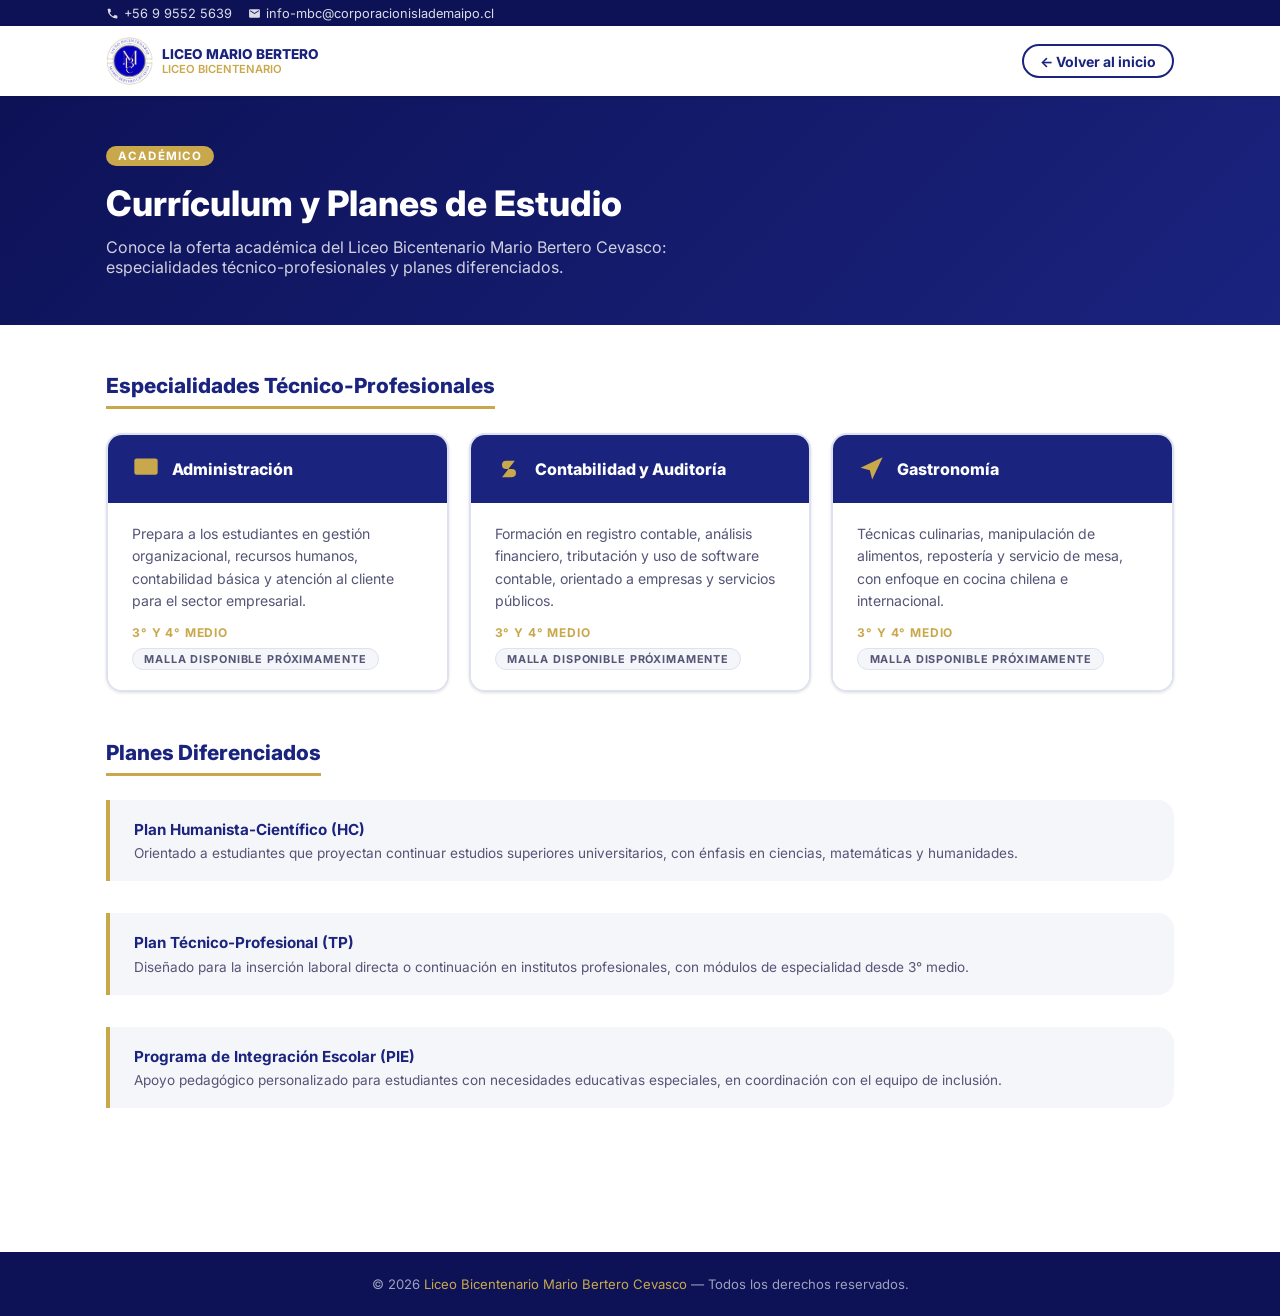
==== curriculo.html @ b45ef40e "Subpáginas, programas con links reales, horarios en contacto, admisión y top bar actualizados" ====
<!DOCTYPE html>
<html lang="es">
<head>
  <meta charset="UTF-8" />
  <meta name="viewport" content="width=device-width, initial-scale=1.0" />
  <title>Currículum y Planes — Liceo Bicentenario Mario Bertero Cevasco</title>
  <link rel="preconnect" href="https://fonts.googleapis.com" />
  <link href="https://fonts.googleapis.com/css2?family=Inter:wght@400;500;600;700;800&display=swap" rel="stylesheet" />
  <style>
    :root {
      --color-primary: #1a237e; --color-primary-dark: #0d1257;
      --color-gold: #c9a84c; --color-gold-light: #e0c068;
      --color-white: #ffffff; --color-off-white: #f5f6fa;
      --color-text: #1a1a2e; --color-text-muted: #555577; --color-border: #dde1f0;
      --font-base: 'Inter', system-ui, sans-serif;
      --shadow-sm: 0 1px 3px rgba(0,0,0,.12); --shadow-md: 0 4px 16px rgba(0,0,0,.12);
      --radius-md: 8px; --radius-lg: 16px; --radius-full: 9999px;
      --transition: 0.25s ease; --nav-height: 70px;
    }
    *, *::before, *::after { box-sizing: border-box; margin: 0; padding: 0; }
    body { font-family: var(--font-base); color: var(--color-text); background: var(--color-white); }
    a { color: inherit; text-decoration: none; }
    ul { list-style: none; }
    .container { width: 100%; max-width: 1100px; margin-inline: auto; padding-inline: 1rem; }
    .top-bar { background: var(--color-primary-dark); color: rgba(255,255,255,.85); font-size: .8rem; padding: .35rem 0; }
    .top-bar .container { display: flex; justify-content: space-between; align-items: center; gap: .5rem; flex-wrap: wrap; }
    .top-bar__contact { display: flex; gap: 1rem; flex-wrap: nowrap; align-items: center; }
    .top-bar__contact a { display: flex; align-items: center; gap: .3rem; white-space: nowrap; transition: color var(--transition); }
    .top-bar__contact a:hover { color: var(--color-gold-light); }
    .top-bar__contact svg { width: 13px; height: 13px; fill: currentColor; }
    .site-header { background: var(--color-white); box-shadow: var(--shadow-sm); height: var(--nav-height); position: sticky; top: 0; z-index: 100; }
    .site-header .container { display: flex; align-items: center; justify-content: space-between; height: 100%; gap: 1rem; }
    .site-logo { display: flex; align-items: center; gap: .5rem; flex-shrink: 0; }
    .site-logo img { width: 48px; height: 48px; }
    .site-logo__name { font-size: .85rem; font-weight: 800; color: var(--color-primary); text-transform: uppercase; }
    .site-logo__sub { font-size: .7rem; color: var(--color-gold); font-weight: 600; text-transform: uppercase; }
    .back-btn { display: inline-flex; align-items: center; gap: .4rem; font-size: .875rem; font-weight: 700; color: var(--color-primary); border: 2px solid var(--color-primary); padding: .4rem 1rem; border-radius: var(--radius-full); transition: background var(--transition), color var(--transition); }
    .back-btn:hover { background: var(--color-primary); color: white; }
    .page-hero { background: linear-gradient(135deg, var(--color-primary-dark), var(--color-primary)); color: white; padding: 3rem 0; }
    .page-hero__tag { display: inline-block; background: var(--color-gold); color: white; font-size: .72rem; font-weight: 700; text-transform: uppercase; letter-spacing: .1em; padding: .2rem .75rem; border-radius: var(--radius-full); margin-bottom: 1rem; }
    .page-hero h1 { font-size: clamp(1.6rem, 3vw, 2.2rem); font-weight: 800; line-height: 1.2; margin-bottom: .75rem; }
    .page-hero p { color: rgba(255,255,255,.8); font-size: 1rem; max-width: 600px; }
    .page-content { padding: 3rem 0; }
    .section-title { font-size: 1.3rem; font-weight: 800; color: var(--color-primary); padding-bottom: .5rem; border-bottom: 3px solid var(--color-gold); display: inline-block; margin-bottom: 1.5rem; }
    .especialidades-grid { display: grid; grid-template-columns: repeat(auto-fill, minmax(280px, 1fr)); gap: 1.25rem; margin-bottom: 3rem; }
    .esp-card { border-radius: var(--radius-lg); overflow: hidden; box-shadow: var(--shadow-sm); border: 2px solid var(--color-border); transition: border-color var(--transition), box-shadow var(--transition), transform var(--transition); }
    .esp-card:hover { border-color: var(--color-gold); box-shadow: var(--shadow-md); transform: translateY(-3px); }
    .esp-card__header { background: var(--color-primary); padding: 1.25rem 1.5rem; display: flex; align-items: center; gap: .75rem; }
    .esp-card__header svg { width: 28px; height: 28px; fill: var(--color-gold); flex-shrink: 0; }
    .esp-card__title { font-size: 1rem; font-weight: 800; color: white; }
    .esp-card__body { padding: 1.25rem 1.5rem; background: var(--color-white); }
    .esp-card__desc { font-size: .88rem; color: var(--color-text-muted); line-height: 1.6; margin-bottom: .75rem; }
    .esp-card__nivel { font-size: .75rem; font-weight: 700; text-transform: uppercase; letter-spacing: .07em; color: var(--color-gold); }
    .badge-proximamente { display: inline-block; font-size: .68rem; font-weight: 700; text-transform: uppercase; letter-spacing: .08em; background: var(--color-off-white); border: 1px solid var(--color-border); color: var(--color-text-muted); padding: .2rem .7rem; border-radius: var(--radius-full); margin-top: .5rem; }
    .plan-diferenciado { background: var(--color-off-white); border-left: 4px solid var(--color-gold); border-radius: 0 var(--radius-lg) var(--radius-lg) 0; padding: 1.25rem 1.5rem; margin-bottom: 1rem; }
    .plan-diferenciado h3 { font-size: .95rem; font-weight: 700; color: var(--color-primary); margin-bottom: .4rem; }
    .plan-diferenciado p { font-size: .85rem; color: var(--color-text-muted); }
    .site-footer { background: var(--color-primary-dark); color: rgba(255,255,255,.6); padding: 1.5rem 0; margin-top: 3rem; font-size: .82rem; text-align: center; }
    .site-footer a { color: var(--color-gold); }
  </style>
</head>
<body>

<div class="top-bar">
  <div class="container">
    <div class="top-bar__contact">
      <a href="tel:+56995525639">
        <svg viewBox="0 0 24 24"><path d="M6.62 10.79a15.05 15.05 0 006.59 6.59l2.2-2.2a1 1 0 011.01-.24 11.36 11.36 0 003.56.57 1 1 0 011 1V20a1 1 0 01-1 1A17 17 0 013 4a1 1 0 011-1h3.5a1 1 0 011 1 11.36 11.36 0 00.57 3.56 1 1 0 01-.25 1.01z"/></svg>
        +56 9 9552 5639
      </a>
      <a href="mailto:info-mbc@corporacionislademaipo.cl">
        <svg viewBox="0 0 24 24"><path d="M20 4H4a2 2 0 00-2 2v12a2 2 0 002 2h16a2 2 0 002-2V6a2 2 0 00-2-2zm0 4l-8 5-8-5V6l8 5 8-5z"/></svg>
        info-mbc@corporacionislademaipo.cl
      </a>
    </div>
  </div>
</div>

<header class="site-header">
  <div class="container">
    <a href="index.html" class="site-logo">
      <img src="logo.png" alt="Logo Liceo Mario Bertero" width="48" height="48" />
      <div>
        <div class="site-logo__name">Liceo Mario Bertero</div>
        <div class="site-logo__sub">Liceo Bicentenario</div>
      </div>
    </a>
    <a href="index.html" class="back-btn">← Volver al inicio</a>
  </div>
</header>

<div class="page-hero">
  <div class="container">
    <span class="page-hero__tag">Académico</span>
    <h1>Currículum y Planes de Estudio</h1>
    <p>Conoce la oferta académica del Liceo Bicentenario Mario Bertero Cevasco: especialidades técnico-profesionales y planes diferenciados.</p>
  </div>
</div>

<main class="page-content">
  <div class="container">

    <h2 class="section-title">Especialidades Técnico-Profesionales</h2>
    <div class="especialidades-grid">

      <div class="esp-card">
        <div class="esp-card__header">
          <svg viewBox="0 0 24 24"><rect x="2" y="3" width="20" height="14" rx="2"/><path d="M8 21h8M12 17v4"/></svg>
          <p class="esp-card__title">Administración</p>
        </div>
        <div class="esp-card__body">
          <p class="esp-card__desc">Prepara a los estudiantes en gestión organizacional, recursos humanos, contabilidad básica y atención al cliente para el sector empresarial.</p>
          <p class="esp-card__nivel">3° y 4° Medio</p>
          <span class="badge-proximamente">Malla disponible próximamente</span>
        </div>
      </div>

      <div class="esp-card">
        <div class="esp-card__header">
          <svg viewBox="0 0 24 24"><line x1="12" y1="1" x2="12" y2="23"/><path d="M17 5H9.5a3.5 3.5 0 000 7h5a3.5 3.5 0 010 7H6"/></svg>
          <p class="esp-card__title">Contabilidad y Auditoría</p>
        </div>
        <div class="esp-card__body">
          <p class="esp-card__desc">Formación en registro contable, análisis financiero, tributación y uso de software contable, orientado a empresas y servicios públicos.</p>
          <p class="esp-card__nivel">3° y 4° Medio</p>
          <span class="badge-proximamente">Malla disponible próximamente</span>
        </div>
      </div>

      <div class="esp-card">
        <div class="esp-card__header">
          <svg viewBox="0 0 24 24"><path d="M3 11l19-9-9 19-2-8-8-2z"/></svg>
          <p class="esp-card__title">Gastronomía</p>
        </div>
        <div class="esp-card__body">
          <p class="esp-card__desc">Técnicas culinarias, manipulación de alimentos, repostería y servicio de mesa, con enfoque en cocina chilena e internacional.</p>
          <p class="esp-card__nivel">3° y 4° Medio</p>
          <span class="badge-proximamente">Malla disponible próximamente</span>
        </div>
      </div>

    </div>

    <h2 class="section-title">Planes Diferenciados</h2>
    <div style="display: flex; flex-direction: column; gap: 1rem; margin-bottom: 2rem;">
      <div class="plan-diferenciado">
        <h3>Plan Humanista-Científico (HC)</h3>
        <p>Orientado a estudiantes que proyectan continuar estudios superiores universitarios, con énfasis en ciencias, matemáticas y humanidades.</p>
      </div>
      <div class="plan-diferenciado">
        <h3>Plan Técnico-Profesional (TP)</h3>
        <p>Diseñado para la inserción laboral directa o continuación en institutos profesionales, con módulos de especialidad desde 3° medio.</p>
      </div>
      <div class="plan-diferenciado">
        <h3>Programa de Integración Escolar (PIE)</h3>
        <p>Apoyo pedagógico personalizado para estudiantes con necesidades educativas especiales, en coordinación con el equipo de inclusión.</p>
      </div>
    </div>

  </div>
</main>

<footer class="site-footer">
  <p>© 2026 <a href="index.html">Liceo Bicentenario Mario Bertero Cevasco</a> — Todos los derechos reservados.</p>
</footer>
</body>
</html>
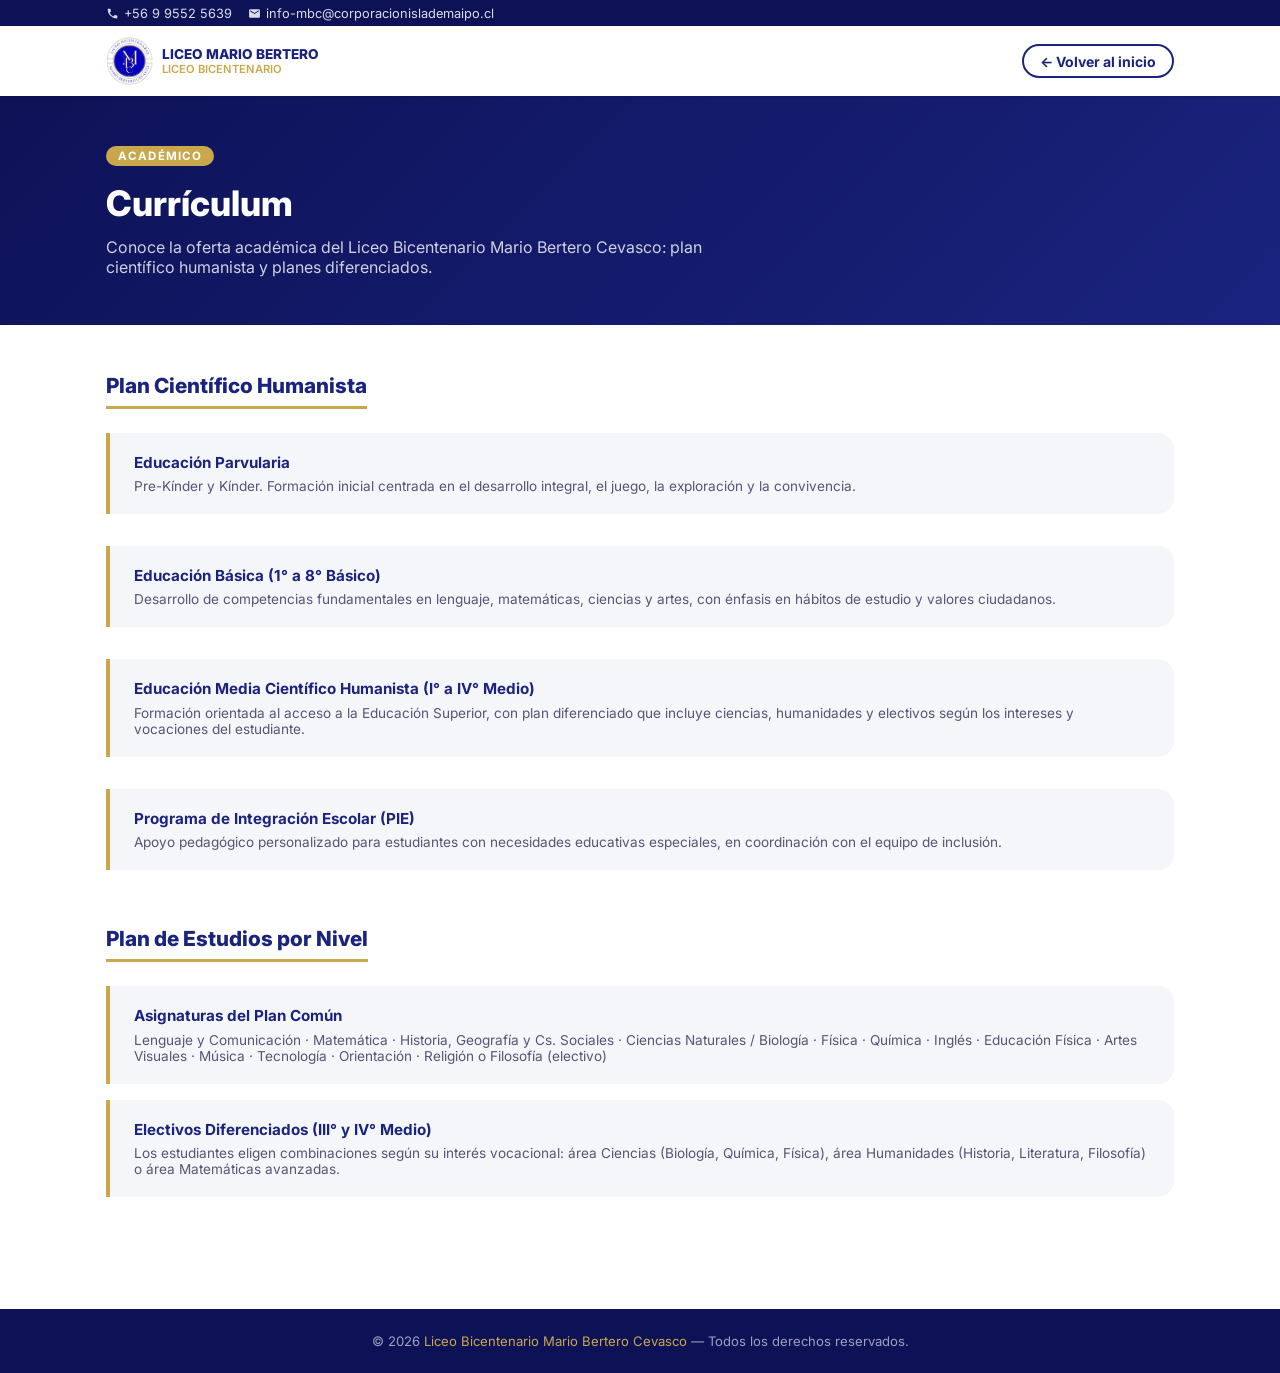
==== commit 5b24c7a7: "Actualizar contenido institucional real - Agregar página Nuestra Identidad (historia, misión/visión," ====
--- a/curriculo.html
+++ b/curriculo.html
@@ -92,69 +92,42 @@
 <div class="page-hero">
   <div class="container">
     <span class="page-hero__tag">Académico</span>
-    <h1>Currículum y Planes de Estudio</h1>
-    <p>Conoce la oferta académica del Liceo Bicentenario Mario Bertero Cevasco: especialidades técnico-profesionales y planes diferenciados.</p>
+    <h1>Currículum</h1>
+    <p>Conoce la oferta académica del Liceo Bicentenario Mario Bertero Cevasco: plan científico humanista y planes diferenciados.</p>
   </div>
 </div>
 
 <main class="page-content">
   <div class="container">
 
-    <h2 class="section-title">Especialidades Técnico-Profesionales</h2>
-    <div class="especialidades-grid">
-
-      <div class="esp-card">
-        <div class="esp-card__header">
-          <svg viewBox="0 0 24 24"><rect x="2" y="3" width="20" height="14" rx="2"/><path d="M8 21h8M12 17v4"/></svg>
-          <p class="esp-card__title">Administración</p>
-        </div>
-        <div class="esp-card__body">
-          <p class="esp-card__desc">Prepara a los estudiantes en gestión organizacional, recursos humanos, contabilidad básica y atención al cliente para el sector empresarial.</p>
-          <p class="esp-card__nivel">3° y 4° Medio</p>
-          <span class="badge-proximamente">Malla disponible próximamente</span>
-        </div>
-      </div>
-
-      <div class="esp-card">
-        <div class="esp-card__header">
-          <svg viewBox="0 0 24 24"><line x1="12" y1="1" x2="12" y2="23"/><path d="M17 5H9.5a3.5 3.5 0 000 7h5a3.5 3.5 0 010 7H6"/></svg>
-          <p class="esp-card__title">Contabilidad y Auditoría</p>
-        </div>
-        <div class="esp-card__body">
-          <p class="esp-card__desc">Formación en registro contable, análisis financiero, tributación y uso de software contable, orientado a empresas y servicios públicos.</p>
-          <p class="esp-card__nivel">3° y 4° Medio</p>
-          <span class="badge-proximamente">Malla disponible próximamente</span>
-        </div>
-      </div>
-
-      <div class="esp-card">
-        <div class="esp-card__header">
-          <svg viewBox="0 0 24 24"><path d="M3 11l19-9-9 19-2-8-8-2z"/></svg>
-          <p class="esp-card__title">Gastronomía</p>
-        </div>
-        <div class="esp-card__body">
-          <p class="esp-card__desc">Técnicas culinarias, manipulación de alimentos, repostería y servicio de mesa, con enfoque en cocina chilena e internacional.</p>
-          <p class="esp-card__nivel">3° y 4° Medio</p>
-          <span class="badge-proximamente">Malla disponible próximamente</span>
-        </div>
-      </div>
-
-    </div>
-
-    <h2 class="section-title">Planes Diferenciados</h2>
-    <div style="display: flex; flex-direction: column; gap: 1rem; margin-bottom: 2rem;">
+    <h2 class="section-title">Plan Científico Humanista</h2>
+    <div style="display: flex; flex-direction: column; gap: 1rem; margin-bottom: 2.5rem;">
       <div class="plan-diferenciado">
-        <h3>Plan Humanista-Científico (HC)</h3>
-        <p>Orientado a estudiantes que proyectan continuar estudios superiores universitarios, con énfasis en ciencias, matemáticas y humanidades.</p>
+        <h3>Educación Parvularia</h3>
+        <p>Pre-Kínder y Kínder. Formación inicial centrada en el desarrollo integral, el juego, la exploración y la convivencia.</p>
       </div>
       <div class="plan-diferenciado">
-        <h3>Plan Técnico-Profesional (TP)</h3>
-        <p>Diseñado para la inserción laboral directa o continuación en institutos profesionales, con módulos de especialidad desde 3° medio.</p>
+        <h3>Educación Básica (1° a 8° Básico)</h3>
+        <p>Desarrollo de competencias fundamentales en lenguaje, matemáticas, ciencias y artes, con énfasis en hábitos de estudio y valores ciudadanos.</p>
+      </div>
+      <div class="plan-diferenciado">
+        <h3>Educación Media Científico Humanista (I° a IV° Medio)</h3>
+        <p>Formación orientada al acceso a la Educación Superior, con plan diferenciado que incluye ciencias, humanidades y electivos según los intereses y vocaciones del estudiante.</p>
       </div>
       <div class="plan-diferenciado">
         <h3>Programa de Integración Escolar (PIE)</h3>
         <p>Apoyo pedagógico personalizado para estudiantes con necesidades educativas especiales, en coordinación con el equipo de inclusión.</p>
       </div>
+    </div>
+
+    <h2 class="section-title">Plan de Estudios por Nivel</h2>
+    <div class="plan-diferenciado" style="margin-bottom: 1rem;">
+      <h3>Asignaturas del Plan Común</h3>
+      <p>Lenguaje y Comunicación · Matemática · Historia, Geografía y Cs. Sociales · Ciencias Naturales / Biología · Física · Química · Inglés · Educación Física · Artes Visuales · Música · Tecnología · Orientación · Religión o Filosofía (electivo)</p>
+    </div>
+    <div class="plan-diferenciado">
+      <h3>Electivos Diferenciados (III° y IV° Medio)</h3>
+      <p>Los estudiantes eligen combinaciones según su interés vocacional: área Ciencias (Biología, Química, Física), área Humanidades (Historia, Literatura, Filosofía) o área Matemáticas avanzadas.</p>
     </div>
 
   </div>
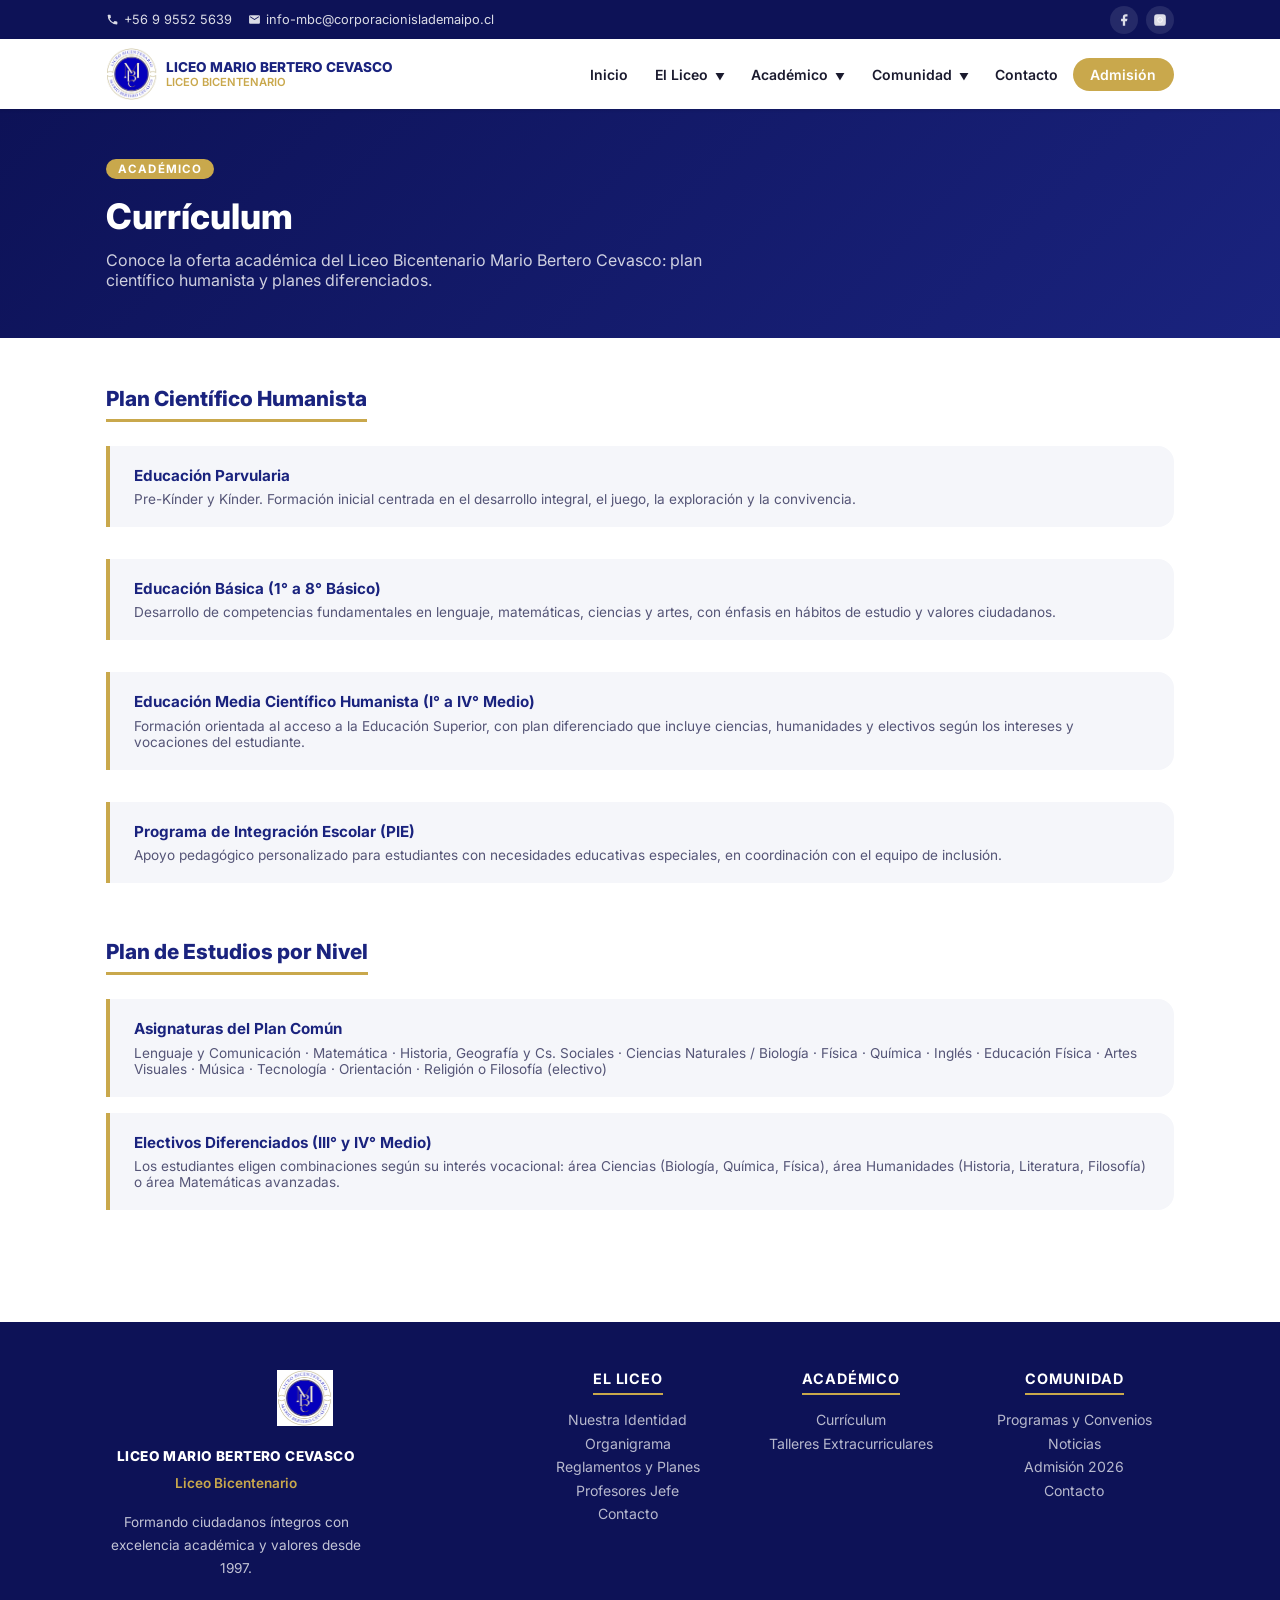
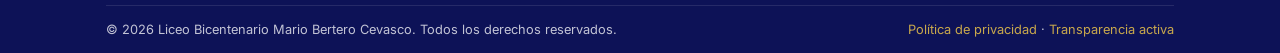
==== commit 63710edc: "Agregar nav completa y footer a todas las subpáginas - Organigrama: árbol jerárquico con cargos (sin" ====
--- a/curriculo.html
+++ b/curriculo.html
@@ -57,6 +57,55 @@
     .plan-diferenciado p { font-size: .85rem; color: var(--color-text-muted); }
     .site-footer { background: var(--color-primary-dark); color: rgba(255,255,255,.6); padding: 1.5rem 0; margin-top: 3rem; font-size: .82rem; text-align: center; }
     .site-footer a { color: var(--color-gold); }
+    /* NAV SHARED */
+    .main-nav { display: flex; align-items: center; }
+    .main-nav__list { display: flex; gap: .15rem; }
+    .main-nav__list a { display: block; padding: .5rem .75rem; font-size: .875rem; font-weight: 600; color: var(--color-text); border-radius: 4px; transition: color var(--transition), background var(--transition); white-space: nowrap; }
+    .main-nav__list a:hover { color: var(--color-primary); background: rgba(26,35,126,.07); }
+    .main-nav__list a.nav-cta { background: var(--color-gold); color: var(--color-white); border-radius: var(--radius-full); padding: .5rem 1.1rem; }
+    .main-nav__list a.nav-cta:hover { background: var(--color-gold-light); color: var(--color-primary-dark); }
+    .hamburger { display: none; flex-direction: column; gap: 5px; padding: .5rem; border-radius: 4px; cursor: pointer; border: none; background: none; }
+    .hamburger span { display: block; width: 24px; height: 2px; background: var(--color-primary); border-radius: 2px; transition: transform var(--transition), opacity var(--transition); }
+    .hamburger[aria-expanded="true"] span:nth-child(1) { transform: translateY(7px) rotate(45deg); }
+    .hamburger[aria-expanded="true"] span:nth-child(2) { opacity: 0; }
+    .hamburger[aria-expanded="true"] span:nth-child(3) { transform: translateY(-7px) rotate(-45deg); }
+    @media (max-width: 900px) {
+      .hamburger { display: flex; }
+      .main-nav { position: fixed; inset: var(--nav-height) 0 0 0; background: var(--color-white); flex-direction: column; align-items: flex-start; padding: 1.5rem; transform: translateX(100%); transition: transform var(--transition); overflow-y: auto; box-shadow: 0 8px 32px rgba(0,0,0,.16); }
+      .main-nav.is-open { transform: translateX(0); }
+      .main-nav__list { flex-direction: column; gap: .25rem; width: 100%; }
+      .main-nav__list a { font-size: 1rem; padding: .75rem 1rem; }
+    }
+    .main-nav__item { position: relative; }
+    .main-nav__item:hover .dropdown, .main-nav__item:focus-within .dropdown { opacity: 1; pointer-events: auto; transform: translateY(0); }
+    .dropdown { position: absolute; top: calc(100% + 6px); left: 0; background: var(--color-white); border-radius: 8px; box-shadow: 0 8px 32px rgba(0,0,0,.16); border-top: 3px solid var(--color-gold); min-width: 220px; opacity: 0; pointer-events: none; transform: translateY(-8px); transition: opacity var(--transition), transform var(--transition); z-index: 200; }
+    .dropdown a { display: block; padding: .6rem 1rem; font-size: .85rem; font-weight: 500; color: var(--color-text); border-bottom: 1px solid var(--color-border); transition: background var(--transition), color var(--transition); }
+    .dropdown a:last-child { border-bottom: none; }
+    .dropdown a:hover { background: var(--color-off-white); color: var(--color-primary); }
+    .nav-arrow { font-size: .6rem; margin-left: .2rem; }
+    @media (max-width: 900px) {
+      .dropdown { position: static; box-shadow: none; border: none; border-left: 3px solid var(--color-gold); border-radius: 0; opacity: 1; pointer-events: auto; transform: none; margin-left: 1rem; display: none; }
+      .main-nav__item.is-open .dropdown { display: block; }
+    }
+    /* FOOTER SHARED */
+    .site-footer { background: var(--color-primary-dark); color: rgba(255,255,255,.75); padding: 3rem 0 0; }
+    .footer-grid { display: grid; grid-template-columns: 2fr 1fr 1fr 1fr; gap: 1.5rem; margin-bottom: 1.5rem; }
+    @media (max-width: 860px) { .footer-grid { grid-template-columns: 1fr 1fr; } }
+    @media (max-width: 500px) { .footer-grid { grid-template-columns: 1fr; } }
+    .footer-brand__name { font-size: 1rem; font-weight: 800; color: var(--color-white); text-transform: uppercase; letter-spacing: .03em; margin-bottom: .25rem; margin-top: 1rem; }
+    .footer-brand__tagline { font-size: .82rem; color: var(--color-gold); font-weight: 600; margin-bottom: 1rem; }
+    .footer-brand p { font-size: .85rem; line-height: 1.7; max-width: 260px; }
+    .footer-col h3 { font-size: .9rem; font-weight: 700; color: var(--color-white); text-transform: uppercase; letter-spacing: .06em; margin-bottom: 1rem; padding-bottom: .4rem; border-bottom: 2px solid var(--color-gold); display: inline-block; }
+    .footer-col ul { display: flex; flex-direction: column; gap: .4rem; list-style: none; }
+    .footer-col ul a { font-size: .88rem; color: rgba(255,255,255,.7); transition: color var(--transition); }
+    .footer-col ul a:hover { color: var(--color-gold-light); }
+    .footer-bottom { border-top: 1px solid rgba(255,255,255,.1); padding: 1rem 0; display: flex; justify-content: space-between; align-items: center; flex-wrap: wrap; gap: .5rem; font-size: .8rem; }
+    .footer-bottom a { color: var(--color-gold); }
+    .footer-bottom a:hover { text-decoration: underline; }
+    .top-bar__social { display: flex; gap: .5rem; align-items: center; }
+    .top-bar__social a { display: inline-flex; align-items: center; justify-content: center; width: 28px; height: 28px; border-radius: var(--radius-full); background: rgba(255,255,255,.1); transition: background var(--transition); }
+    .top-bar__social a:hover { background: var(--color-gold); }
+    .site-logo__emblem { width: 52px; height: 52px; flex-shrink: 0; }
   </style>
 </head>
 <body>
@@ -65,27 +114,67 @@
   <div class="container">
     <div class="top-bar__contact">
       <a href="tel:+56995525639">
-        <svg viewBox="0 0 24 24"><path d="M6.62 10.79a15.05 15.05 0 006.59 6.59l2.2-2.2a1 1 0 011.01-.24 11.36 11.36 0 003.56.57 1 1 0 011 1V20a1 1 0 01-1 1A17 17 0 013 4a1 1 0 011-1h3.5a1 1 0 011 1 11.36 11.36 0 00.57 3.56 1 1 0 01-.25 1.01z"/></svg>
+        <svg viewBox="0 0 24 24" width="13" height="13" fill="currentColor"><path d="M6.62 10.79a15.05 15.05 0 006.59 6.59l2.2-2.2a1 1 0 011.01-.24 11.36 11.36 0 003.56.57 1 1 0 011 1V20a1 1 0 01-1 1A17 17 0 013 4a1 1 0 011-1h3.5a1 1 0 011 1 11.36 11.36 0 00.57 3.56 1 1 0 01-.25 1.01z"/></svg>
         +56 9 9552 5639
       </a>
       <a href="mailto:info-mbc@corporacionislademaipo.cl">
-        <svg viewBox="0 0 24 24"><path d="M20 4H4a2 2 0 00-2 2v12a2 2 0 002 2h16a2 2 0 002-2V6a2 2 0 00-2-2zm0 4l-8 5-8-5V6l8 5 8-5z"/></svg>
+        <svg viewBox="0 0 24 24" width="13" height="13" fill="currentColor"><path d="M20 4H4a2 2 0 00-2 2v12a2 2 0 002 2h16a2 2 0 002-2V6a2 2 0 00-2-2zm0 4l-8 5-8-5V6l8 5 8-5z"/></svg>
         info-mbc@corporacionislademaipo.cl
       </a>
     </div>
+    <div class="top-bar__social">
+      <a href="https://www.facebook.com/liceomariobertero" target="_blank" rel="noopener" aria-label="Facebook">
+        <svg viewBox="0 0 24 24" width="14" height="14" fill="currentColor"><path d="M18 2h-3a5 5 0 00-5 5v3H7v4h3v8h4v-8h3l1-4h-4V7a1 1 0 011-1h3z"/></svg>
+      </a>
+      <a href="https://www.instagram.com/lbmbc_oficial/?hl=es" target="_blank" rel="noopener" aria-label="Instagram">
+        <svg viewBox="0 0 24 24" width="14" height="14" fill="currentColor"><rect x="2" y="2" width="20" height="20" rx="5" ry="5"/><path d="M16 11.37A4 4 0 1112.63 8 4 4 0 0116 11.37zm1.5-4.87h.01" stroke="white" stroke-width="1.5" fill="none"/></svg>
+      </a>
+    </div>
   </div>
 </div>
 
 <header class="site-header">
   <div class="container">
-    <a href="index.html" class="site-logo">
-      <img src="logo.png" alt="Logo Liceo Mario Bertero" width="48" height="48" />
-      <div>
-        <div class="site-logo__name">Liceo Mario Bertero</div>
+    <a href="index.html" class="site-logo" aria-label="Inicio — Liceo Bicentenario Mario Bertero Cevasco">
+      <img class="site-logo__emblem" src="logo.png" alt="" width="52" height="52" style="width:52px;height:52px;" />
+      <div class="site-logo__text">
+        <div class="site-logo__name">Liceo Mario Bertero Cevasco</div>
         <div class="site-logo__sub">Liceo Bicentenario</div>
       </div>
     </a>
-    <a href="index.html" class="back-btn">← Volver al inicio</a>
+    <button class="hamburger" aria-expanded="false" aria-controls="main-nav" aria-label="Abrir menú">
+      <span></span><span></span><span></span>
+    </button>
+    <nav class="main-nav" id="main-nav" aria-label="Navegación principal">
+      <ul class="main-nav__list" role="list">
+        <li class="main-nav__item"><a href="index.html">Inicio</a></li>
+        <li class="main-nav__item">
+          <a href="#">El Liceo <span class="nav-arrow">▼</span></a>
+          <div class="dropdown" role="menu">
+            <a href="identidad.html" role="menuitem">Nuestra Identidad</a>
+            <a href="organigrama.html" role="menuitem">Organigrama</a>
+            <a href="reglamentos.html" role="menuitem">Reglamentos y Planes</a>
+            <a href="profesores-jefe.html" role="menuitem">Profesores Jefe</a>
+          </div>
+        </li>
+        <li class="main-nav__item">
+          <a href="#">Académico <span class="nav-arrow">▼</span></a>
+          <div class="dropdown" role="menu">
+            <a href="curriculo.html" role="menuitem">Currículum</a>
+            <a href="talleres.html" role="menuitem">Talleres Extracurriculares</a>
+          </div>
+        </li>
+        <li class="main-nav__item">
+          <a href="#">Comunidad <span class="nav-arrow">▼</span></a>
+          <div class="dropdown" role="menu">
+            <a href="index.html#programas" role="menuitem">Programas y Convenios</a>
+            <a href="index.html#noticias" role="menuitem">Noticias</a>
+          </div>
+        </li>
+        <li class="main-nav__item"><a href="index.html#contacto">Contacto</a></li>
+        <li class="main-nav__item"><a href="https://www.sistemadeadmisionescolar.cl/" target="_blank" rel="noopener" class="nav-cta">Admisión</a></li>
+      </ul>
+    </nav>
   </div>
 </header>
 
@@ -134,7 +223,79 @@
 </main>
 
 <footer class="site-footer">
-  <p>© 2026 <a href="index.html">Liceo Bicentenario Mario Bertero Cevasco</a> — Todos los derechos reservados.</p>
+  <div class="container">
+    <div class="footer-grid">
+      <div class="footer-brand">
+        <img src="logo.png" alt="" width="56" height="56" />
+        <p class="footer-brand__name">Liceo Mario Bertero Cevasco</p>
+        <p class="footer-brand__tagline">Liceo Bicentenario</p>
+        <p>Formando ciudadanos íntegros con excelencia académica y valores desde 1997.</p>
+      </div>
+      <nav class="footer-col" aria-label="El Liceo">
+        <h3>El Liceo</h3>
+        <ul role="list">
+          <li><a href="identidad.html">Nuestra Identidad</a></li>
+          <li><a href="organigrama.html">Organigrama</a></li>
+          <li><a href="reglamentos.html">Reglamentos y Planes</a></li>
+          <li><a href="profesores-jefe.html">Profesores Jefe</a></li>
+          <li><a href="index.html#contacto">Contacto</a></li>
+        </ul>
+      </nav>
+      <nav class="footer-col" aria-label="Académico">
+        <h3>Académico</h3>
+        <ul role="list">
+          <li><a href="curriculo.html">Currículum</a></li>
+          <li><a href="talleres.html">Talleres Extracurriculares</a></li>
+        </ul>
+      </nav>
+      <nav class="footer-col" aria-label="Comunidad">
+        <h3>Comunidad</h3>
+        <ul role="list">
+          <li><a href="index.html#programas">Programas y Convenios</a></li>
+          <li><a href="index.html#noticias">Noticias</a></li>
+          <li><a href="https://www.sistemadeadmisionescolar.cl/" target="_blank" rel="noopener">Admisión 2026</a></li>
+          <li><a href="index.html#contacto">Contacto</a></li>
+        </ul>
+      </nav>
+    </div>
+    <div class="footer-bottom">
+      <p>© 2026 Liceo Bicentenario Mario Bertero Cevasco. Todos los derechos reservados.</p>
+      <p><a href="#">Política de privacidad</a> · <a href="#">Transparencia activa</a></p>
+    </div>
+  </div>
 </footer>
+<script>
+  document.querySelectorAll('.main-nav__item > a .nav-arrow').forEach(arrow => {
+    const link = arrow.closest('a');
+    link.addEventListener('click', (e) => {
+      if (window.innerWidth <= 900) {
+        e.preventDefault();
+        link.closest('.main-nav__item').classList.toggle('is-open');
+      }
+    });
+  });
+  const hamburger = document.querySelector('.hamburger');
+  const mainNav = document.getElementById('main-nav');
+  hamburger.addEventListener('click', () => {
+    const expanded = hamburger.getAttribute('aria-expanded') === 'true';
+    hamburger.setAttribute('aria-expanded', String(!expanded));
+    mainNav.classList.toggle('is-open', !expanded);
+  });
+  document.addEventListener('keydown', (e) => {
+    if (e.key === 'Escape' && mainNav.classList.contains('is-open')) {
+      mainNav.classList.remove('is-open');
+      hamburger.setAttribute('aria-expanded', 'false');
+      hamburger.focus();
+    }
+  });
+  mainNav.querySelectorAll('a').forEach(link => {
+    link.addEventListener('click', () => {
+      if (window.innerWidth <= 900) {
+        mainNav.classList.remove('is-open');
+        hamburger.setAttribute('aria-expanded', 'false');
+      }
+    });
+  });
+</script>
 </body>
 </html>
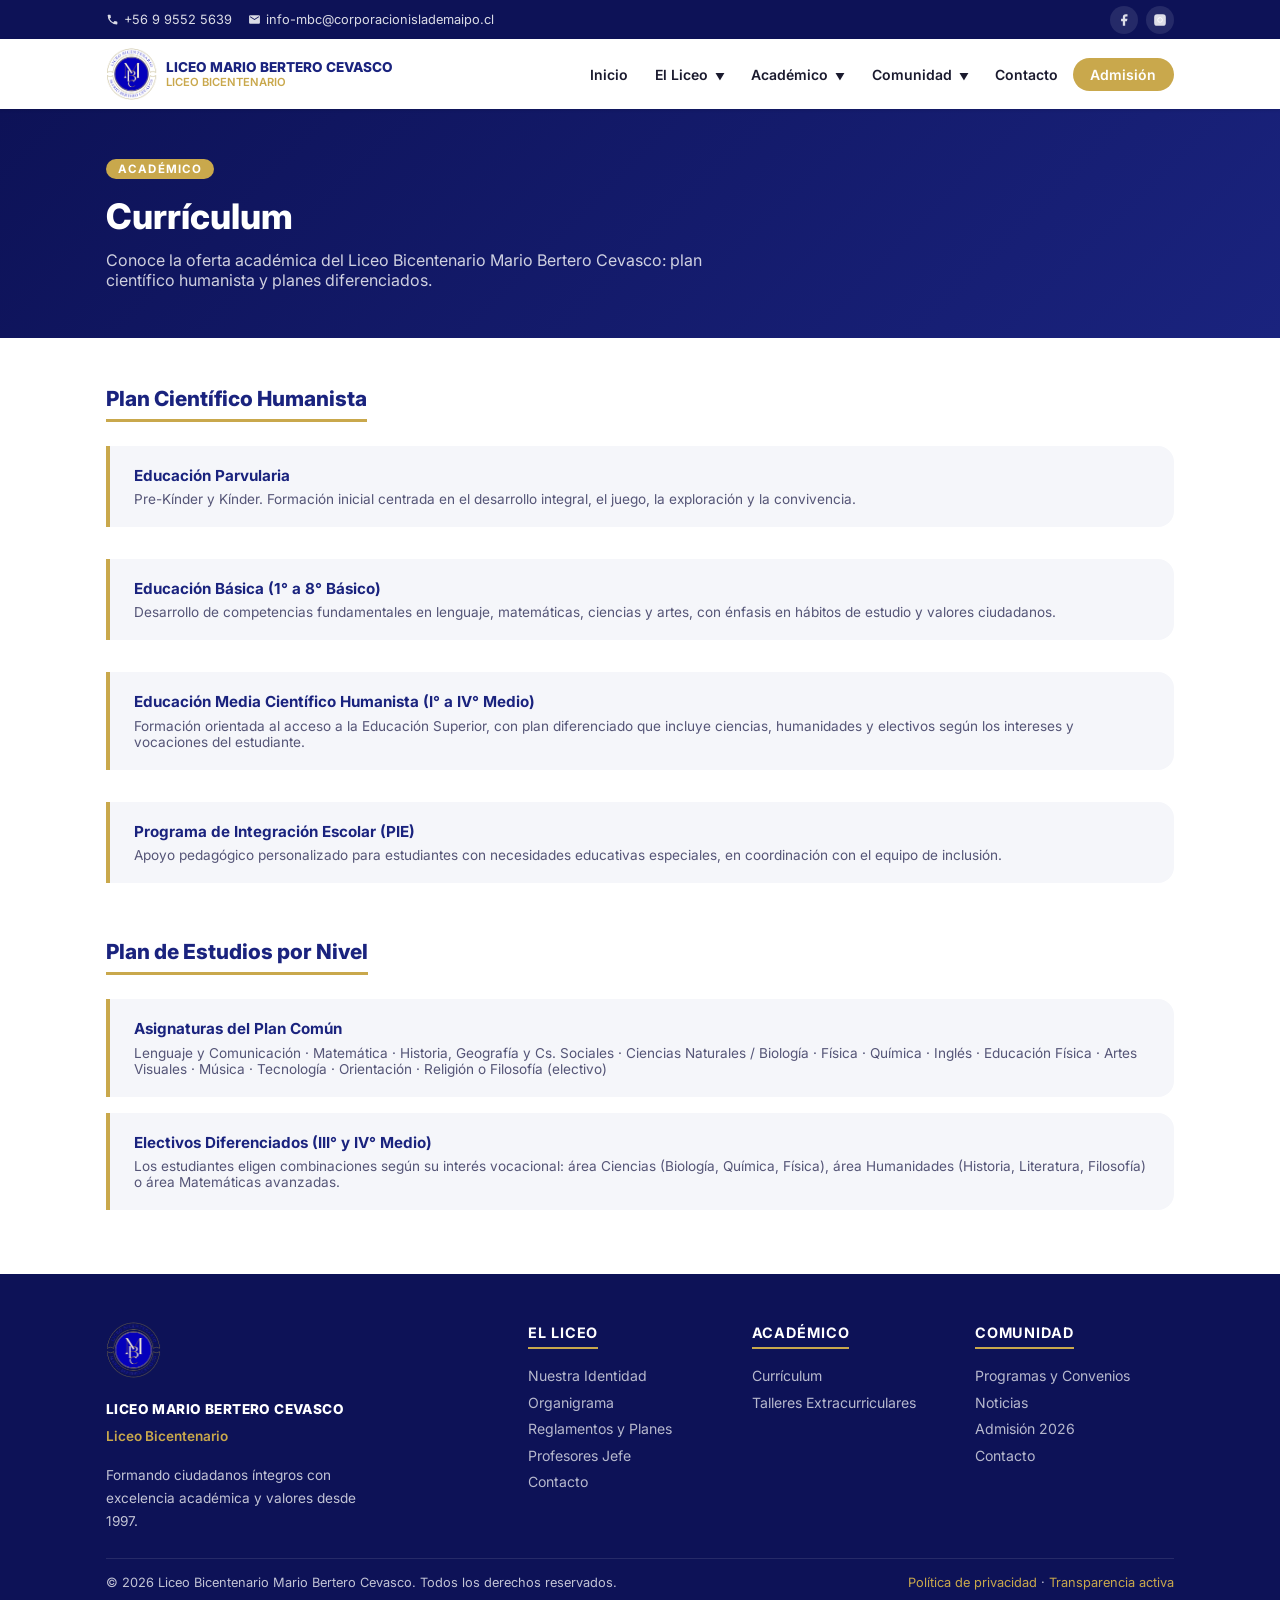
==== commit fdec2ec9: "Corregir bugs de header/footer y mejorar organigrama - identidad.html: corregir CSS .site-header .in" ====
--- a/curriculo.html
+++ b/curriculo.html
@@ -55,8 +55,7 @@
     .plan-diferenciado { background: var(--color-off-white); border-left: 4px solid var(--color-gold); border-radius: 0 var(--radius-lg) var(--radius-lg) 0; padding: 1.25rem 1.5rem; margin-bottom: 1rem; }
     .plan-diferenciado h3 { font-size: .95rem; font-weight: 700; color: var(--color-primary); margin-bottom: .4rem; }
     .plan-diferenciado p { font-size: .85rem; color: var(--color-text-muted); }
-    .site-footer { background: var(--color-primary-dark); color: rgba(255,255,255,.6); padding: 1.5rem 0; margin-top: 3rem; font-size: .82rem; text-align: center; }
-    .site-footer a { color: var(--color-gold); }
+    /* overridden by footer shared below */
     /* NAV SHARED */
     .main-nav { display: flex; align-items: center; }
     .main-nav__list { display: flex; gap: .15rem; }
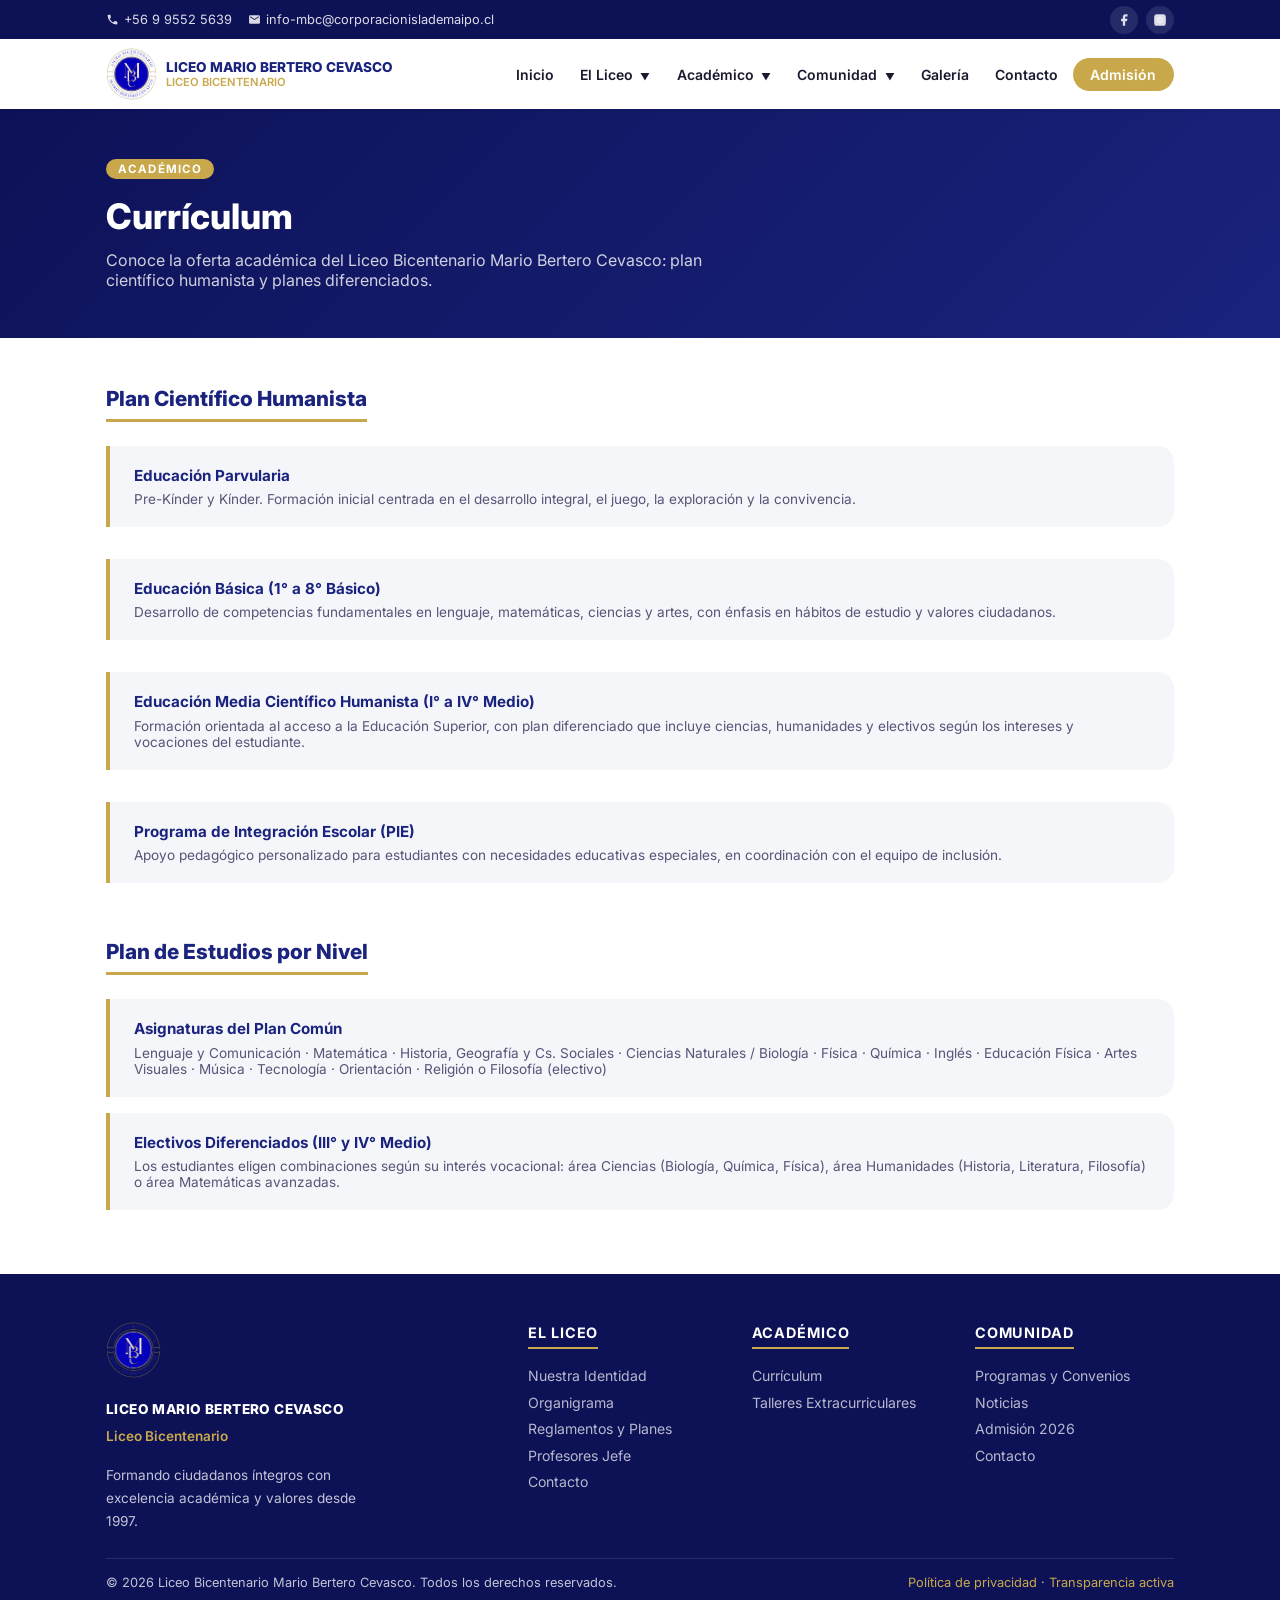
==== commit a56372c3: "Agregar Galería como ítem directo en nav de todas las páginas Co-Authored-By: Claude Sonnet 4.6 <nor" ====
--- a/curriculo.html
+++ b/curriculo.html
@@ -170,6 +170,7 @@
             <a href="index.html#noticias" role="menuitem">Noticias</a>
           </div>
         </li>
+        <li class="main-nav__item"><a href="index.html#galeria">Galería</a></li>
         <li class="main-nav__item"><a href="index.html#contacto">Contacto</a></li>
         <li class="main-nav__item"><a href="https://www.sistemadeadmisionescolar.cl/" target="_blank" rel="noopener" class="nav-cta">Admisión</a></li>
       </ul>
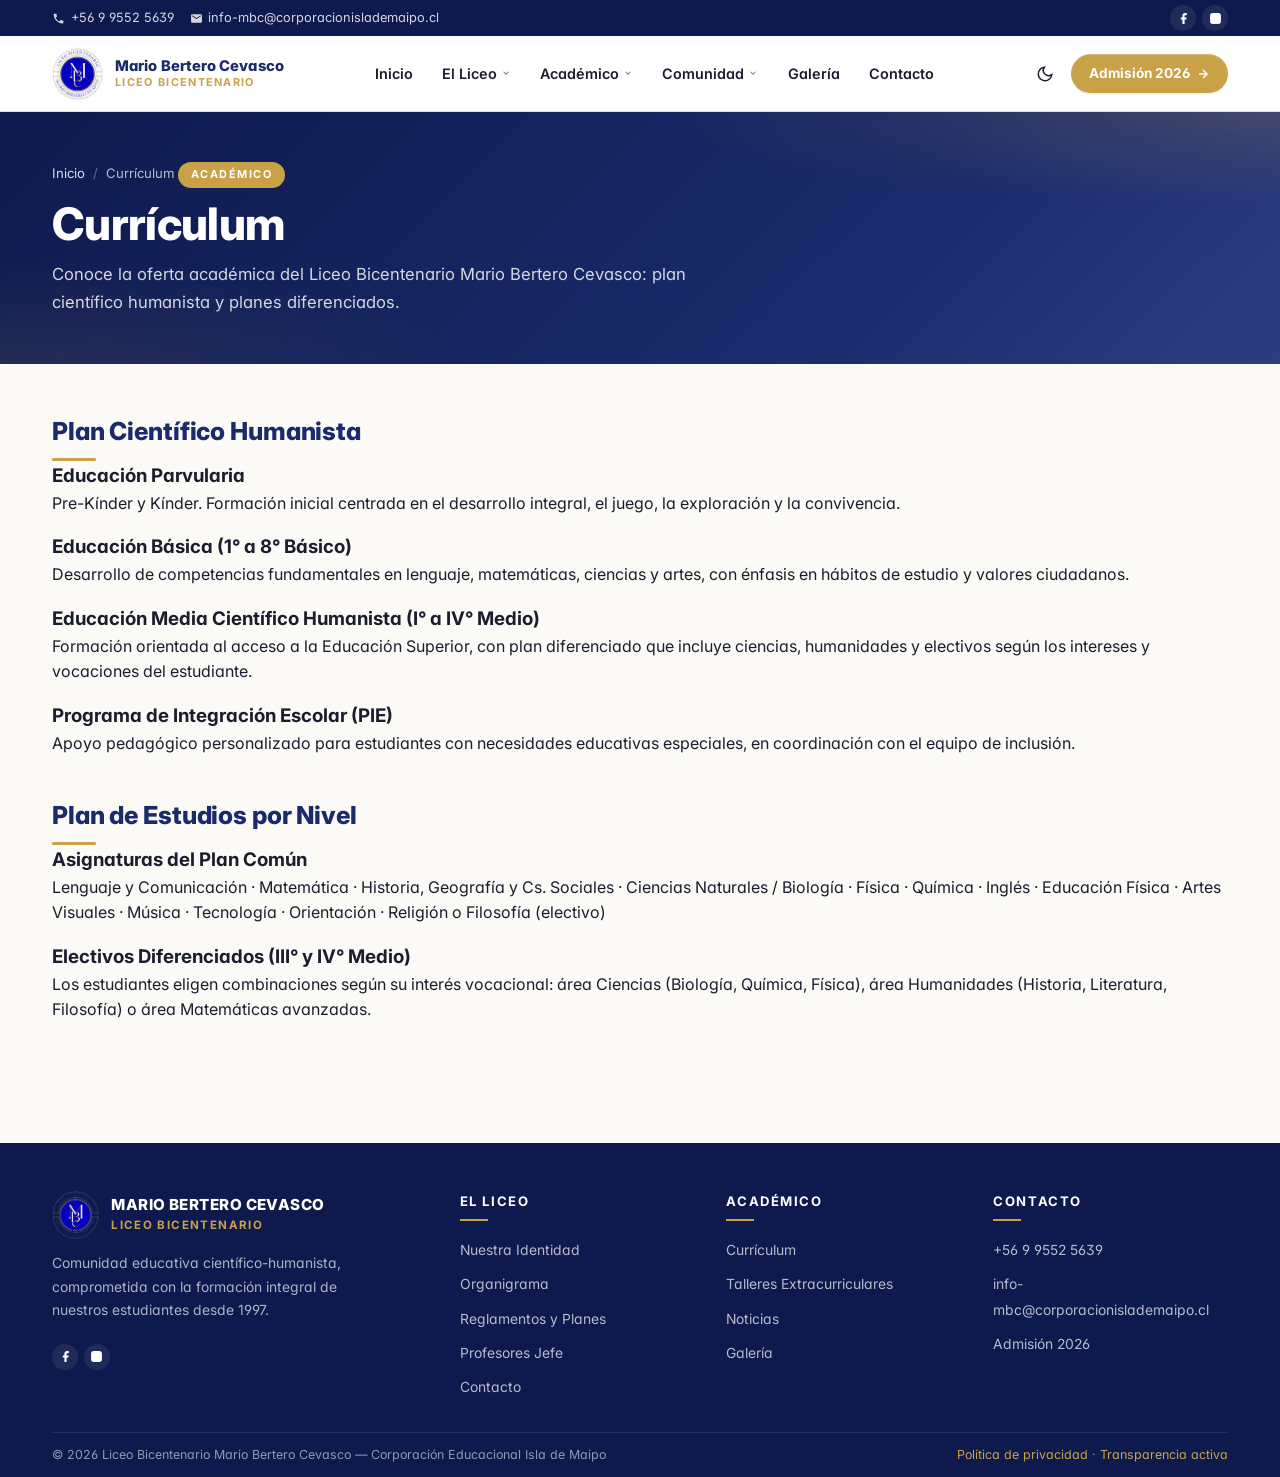
==== commit 7c3f0e5c: "Migrar a sistema de diseño v2 — CSS unificado + modo oscuro - Nuevos archivos: styles.css, home.css," ====
--- a/curriculo.html
+++ b/curriculo.html
@@ -5,113 +5,16 @@
   <meta name="viewport" content="width=device-width, initial-scale=1.0" />
   <title>Currículum y Planes — Liceo Bicentenario Mario Bertero Cevasco</title>
   <link rel="preconnect" href="https://fonts.googleapis.com" />
-  <link href="https://fonts.googleapis.com/css2?family=Inter:wght@400;500;600;700;800&display=swap" rel="stylesheet" />
-  <style>
-    :root {
-      --color-primary: #1a237e; --color-primary-dark: #0d1257;
-      --color-gold: #c9a84c; --color-gold-light: #e0c068;
-      --color-white: #ffffff; --color-off-white: #f5f6fa;
-      --color-text: #1a1a2e; --color-text-muted: #555577; --color-border: #dde1f0;
-      --font-base: 'Inter', system-ui, sans-serif;
-      --shadow-sm: 0 1px 3px rgba(0,0,0,.12); --shadow-md: 0 4px 16px rgba(0,0,0,.12);
-      --radius-md: 8px; --radius-lg: 16px; --radius-full: 9999px;
-      --transition: 0.25s ease; --nav-height: 70px;
-    }
-    *, *::before, *::after { box-sizing: border-box; margin: 0; padding: 0; }
-    body { font-family: var(--font-base); color: var(--color-text); background: var(--color-white); }
-    a { color: inherit; text-decoration: none; }
-    ul { list-style: none; }
-    .container { width: 100%; max-width: 1100px; margin-inline: auto; padding-inline: 1rem; }
-    .top-bar { background: var(--color-primary-dark); color: rgba(255,255,255,.85); font-size: .8rem; padding: .35rem 0; }
-    .top-bar .container { display: flex; justify-content: space-between; align-items: center; gap: .5rem; flex-wrap: wrap; }
-    .top-bar__contact { display: flex; gap: 1rem; flex-wrap: nowrap; align-items: center; }
-    .top-bar__contact a { display: flex; align-items: center; gap: .3rem; white-space: nowrap; transition: color var(--transition); }
-    .top-bar__contact a:hover { color: var(--color-gold-light); }
-    .top-bar__contact svg { width: 13px; height: 13px; fill: currentColor; }
-    .site-header { background: var(--color-white); box-shadow: var(--shadow-sm); height: var(--nav-height); position: sticky; top: 0; z-index: 100; }
-    .site-header .container { display: flex; align-items: center; justify-content: space-between; height: 100%; gap: 1rem; }
-    .site-logo { display: flex; align-items: center; gap: .5rem; flex-shrink: 0; }
-    .site-logo img { width: 48px; height: 48px; }
-    .site-logo__name { font-size: .85rem; font-weight: 800; color: var(--color-primary); text-transform: uppercase; }
-    .site-logo__sub { font-size: .7rem; color: var(--color-gold); font-weight: 600; text-transform: uppercase; }
-    .back-btn { display: inline-flex; align-items: center; gap: .4rem; font-size: .875rem; font-weight: 700; color: var(--color-primary); border: 2px solid var(--color-primary); padding: .4rem 1rem; border-radius: var(--radius-full); transition: background var(--transition), color var(--transition); }
-    .back-btn:hover { background: var(--color-primary); color: white; }
-    .page-hero { background: linear-gradient(135deg, var(--color-primary-dark), var(--color-primary)); color: white; padding: 3rem 0; }
-    .page-hero__tag { display: inline-block; background: var(--color-gold); color: white; font-size: .72rem; font-weight: 700; text-transform: uppercase; letter-spacing: .1em; padding: .2rem .75rem; border-radius: var(--radius-full); margin-bottom: 1rem; }
-    .page-hero h1 { font-size: clamp(1.6rem, 3vw, 2.2rem); font-weight: 800; line-height: 1.2; margin-bottom: .75rem; }
-    .page-hero p { color: rgba(255,255,255,.8); font-size: 1rem; max-width: 600px; }
-    .page-content { padding: 3rem 0; }
-    .section-title { font-size: 1.3rem; font-weight: 800; color: var(--color-primary); padding-bottom: .5rem; border-bottom: 3px solid var(--color-gold); display: inline-block; margin-bottom: 1.5rem; }
-    .especialidades-grid { display: grid; grid-template-columns: repeat(auto-fill, minmax(280px, 1fr)); gap: 1.25rem; margin-bottom: 3rem; }
-    .esp-card { border-radius: var(--radius-lg); overflow: hidden; box-shadow: var(--shadow-sm); border: 2px solid var(--color-border); transition: border-color var(--transition), box-shadow var(--transition), transform var(--transition); }
-    .esp-card:hover { border-color: var(--color-gold); box-shadow: var(--shadow-md); transform: translateY(-3px); }
-    .esp-card__header { background: var(--color-primary); padding: 1.25rem 1.5rem; display: flex; align-items: center; gap: .75rem; }
-    .esp-card__header svg { width: 28px; height: 28px; fill: var(--color-gold); flex-shrink: 0; }
-    .esp-card__title { font-size: 1rem; font-weight: 800; color: white; }
-    .esp-card__body { padding: 1.25rem 1.5rem; background: var(--color-white); }
-    .esp-card__desc { font-size: .88rem; color: var(--color-text-muted); line-height: 1.6; margin-bottom: .75rem; }
-    .esp-card__nivel { font-size: .75rem; font-weight: 700; text-transform: uppercase; letter-spacing: .07em; color: var(--color-gold); }
-    .badge-proximamente { display: inline-block; font-size: .68rem; font-weight: 700; text-transform: uppercase; letter-spacing: .08em; background: var(--color-off-white); border: 1px solid var(--color-border); color: var(--color-text-muted); padding: .2rem .7rem; border-radius: var(--radius-full); margin-top: .5rem; }
-    .plan-diferenciado { background: var(--color-off-white); border-left: 4px solid var(--color-gold); border-radius: 0 var(--radius-lg) var(--radius-lg) 0; padding: 1.25rem 1.5rem; margin-bottom: 1rem; }
-    .plan-diferenciado h3 { font-size: .95rem; font-weight: 700; color: var(--color-primary); margin-bottom: .4rem; }
-    .plan-diferenciado p { font-size: .85rem; color: var(--color-text-muted); }
-    /* overridden by footer shared below */
-    /* NAV SHARED */
-    .main-nav { display: flex; align-items: center; }
-    .main-nav__list { display: flex; gap: .15rem; }
-    .main-nav__list a { display: block; padding: .5rem .75rem; font-size: .875rem; font-weight: 600; color: var(--color-text); border-radius: 4px; transition: color var(--transition), background var(--transition); white-space: nowrap; }
-    .main-nav__list a:hover { color: var(--color-primary); background: rgba(26,35,126,.07); }
-    .main-nav__list a.nav-cta { background: var(--color-gold); color: var(--color-white); border-radius: var(--radius-full); padding: .5rem 1.1rem; }
-    .main-nav__list a.nav-cta:hover { background: var(--color-gold-light); color: var(--color-primary-dark); }
-    .hamburger { display: none; flex-direction: column; gap: 5px; padding: .5rem; border-radius: 4px; cursor: pointer; border: none; background: none; }
-    .hamburger span { display: block; width: 24px; height: 2px; background: var(--color-primary); border-radius: 2px; transition: transform var(--transition), opacity var(--transition); }
-    .hamburger[aria-expanded="true"] span:nth-child(1) { transform: translateY(7px) rotate(45deg); }
-    .hamburger[aria-expanded="true"] span:nth-child(2) { opacity: 0; }
-    .hamburger[aria-expanded="true"] span:nth-child(3) { transform: translateY(-7px) rotate(-45deg); }
-    @media (max-width: 900px) {
-      .hamburger { display: flex; }
-      .main-nav { position: fixed; inset: var(--nav-height) 0 0 0; background: var(--color-white); flex-direction: column; align-items: flex-start; padding: 1.5rem; transform: translateX(100%); transition: transform var(--transition); overflow-y: auto; box-shadow: 0 8px 32px rgba(0,0,0,.16); }
-      .main-nav.is-open { transform: translateX(0); }
-      .main-nav__list { flex-direction: column; gap: .25rem; width: 100%; }
-      .main-nav__list a { font-size: 1rem; padding: .75rem 1rem; }
-    }
-    .main-nav__item { position: relative; }
-    .main-nav__item:hover .dropdown, .main-nav__item:focus-within .dropdown { opacity: 1; pointer-events: auto; transform: translateY(0); }
-    .dropdown { position: absolute; top: calc(100% + 6px); left: 0; background: var(--color-white); border-radius: 8px; box-shadow: 0 8px 32px rgba(0,0,0,.16); border-top: 3px solid var(--color-gold); min-width: 220px; opacity: 0; pointer-events: none; transform: translateY(-8px); transition: opacity var(--transition), transform var(--transition); z-index: 200; }
-    .dropdown a { display: block; padding: .6rem 1rem; font-size: .85rem; font-weight: 500; color: var(--color-text); border-bottom: 1px solid var(--color-border); transition: background var(--transition), color var(--transition); }
-    .dropdown a:last-child { border-bottom: none; }
-    .dropdown a:hover { background: var(--color-off-white); color: var(--color-primary); }
-    .nav-arrow { font-size: .6rem; margin-left: .2rem; }
-    @media (max-width: 900px) {
-      .dropdown { position: static; box-shadow: none; border: none; border-left: 3px solid var(--color-gold); border-radius: 0; opacity: 1; pointer-events: auto; transform: none; margin-left: 1rem; display: none; }
-      .main-nav__item.is-open .dropdown { display: block; }
-    }
-    /* FOOTER SHARED */
-    .site-footer { background: var(--color-primary-dark); color: rgba(255,255,255,.75); padding: 3rem 0 0; }
-    .footer-grid { display: grid; grid-template-columns: 2fr 1fr 1fr 1fr; gap: 1.5rem; margin-bottom: 1.5rem; }
-    @media (max-width: 860px) { .footer-grid { grid-template-columns: 1fr 1fr; } }
-    @media (max-width: 500px) { .footer-grid { grid-template-columns: 1fr; } }
-    .footer-brand__name { font-size: 1rem; font-weight: 800; color: var(--color-white); text-transform: uppercase; letter-spacing: .03em; margin-bottom: .25rem; margin-top: 1rem; }
-    .footer-brand__tagline { font-size: .82rem; color: var(--color-gold); font-weight: 600; margin-bottom: 1rem; }
-    .footer-brand p { font-size: .85rem; line-height: 1.7; max-width: 260px; }
-    .footer-col h3 { font-size: .9rem; font-weight: 700; color: var(--color-white); text-transform: uppercase; letter-spacing: .06em; margin-bottom: 1rem; padding-bottom: .4rem; border-bottom: 2px solid var(--color-gold); display: inline-block; }
-    .footer-col ul { display: flex; flex-direction: column; gap: .4rem; list-style: none; }
-    .footer-col ul a { font-size: .88rem; color: rgba(255,255,255,.7); transition: color var(--transition); }
-    .footer-col ul a:hover { color: var(--color-gold-light); }
-    .footer-bottom { border-top: 1px solid rgba(255,255,255,.1); padding: 1rem 0; display: flex; justify-content: space-between; align-items: center; flex-wrap: wrap; gap: .5rem; font-size: .8rem; }
-    .footer-bottom a { color: var(--color-gold); }
-    .footer-bottom a:hover { text-decoration: underline; }
-    .top-bar__social { display: flex; gap: .5rem; align-items: center; }
-    .top-bar__social a { display: inline-flex; align-items: center; justify-content: center; width: 28px; height: 28px; border-radius: var(--radius-full); background: rgba(255,255,255,.1); transition: background var(--transition); }
-    .top-bar__social a:hover { background: var(--color-gold); }
-    .site-logo__emblem { width: 52px; height: 52px; flex-shrink: 0; }
-  </style>
+  <link rel="preconnect" href="https://fonts.gstatic.com" crossorigin />
+  <link href="https://fonts.googleapis.com/css2?family=Inter:wght@400;500;600;700;800&family=Source+Serif+4:ital,wght@0,500;0,700;1,500&display=swap" rel="stylesheet" />
+  <link rel="stylesheet" href="styles.css" />
+  <link rel="stylesheet" href="subpage.css" />
 </head>
-<body>
-
-<div class="top-bar">
-  <div class="container">
-    <div class="top-bar__contact">
+<body data-theme="light">
+
+<div class="topbar" role="region" aria-label="Información de contacto">
+  <div class="container">
+    <div class="topbar__contact">
       <a href="tel:+56995525639">
         <svg viewBox="0 0 24 24" width="13" height="13" fill="currentColor"><path d="M6.62 10.79a15.05 15.05 0 006.59 6.59l2.2-2.2a1 1 0 011.01-.24 11.36 11.36 0 003.56.57 1 1 0 011 1V20a1 1 0 01-1 1A17 17 0 013 4a1 1 0 011-1h3.5a1 1 0 011 1 11.36 11.36 0 00.57 3.56 1 1 0 01-.25 1.01z"/></svg>
         +56 9 9552 5639
@@ -121,34 +24,38 @@
         info-mbc@corporacionislademaipo.cl
       </a>
     </div>
-    <div class="top-bar__social">
-      <a href="https://www.facebook.com/liceomariobertero" target="_blank" rel="noopener" aria-label="Facebook">
-        <svg viewBox="0 0 24 24" width="14" height="14" fill="currentColor"><path d="M18 2h-3a5 5 0 00-5 5v3H7v4h3v8h4v-8h3l1-4h-4V7a1 1 0 011-1h3z"/></svg>
-      </a>
-      <a href="https://www.instagram.com/lbmbc_oficial/?hl=es" target="_blank" rel="noopener" aria-label="Instagram">
-        <svg viewBox="0 0 24 24" width="14" height="14" fill="currentColor"><rect x="2" y="2" width="20" height="20" rx="5" ry="5"/><path d="M16 11.37A4 4 0 1112.63 8 4 4 0 0116 11.37zm1.5-4.87h.01" stroke="white" stroke-width="1.5" fill="none"/></svg>
-      </a>
+    <div class="topbar__right">
+      <div class="topbar__social" aria-label="Redes sociales">
+        <a href="https://www.facebook.com/liceomariobertero" target="_blank" rel="noopener" aria-label="Facebook">
+          <svg viewBox="0 0 24 24" width="13" height="13" fill="currentColor"><path d="M18 2h-3a5 5 0 00-5 5v3H7v4h3v8h4v-8h3l1-4h-4V7a1 1 0 011-1h3z"/></svg>
+        </a>
+        <a href="https://www.instagram.com/lbmbc_oficial/?hl=es" target="_blank" rel="noopener" aria-label="Instagram">
+          <svg viewBox="0 0 24 24" width="13" height="13" fill="currentColor"><rect x="2" y="2" width="20" height="20" rx="5"/><circle cx="12" cy="12" r="4" fill="none" stroke="currentColor" stroke-width="2"/><circle cx="17.5" cy="6.5" r="1" fill="currentColor"/></svg>
+        </a>
+      </div>
     </div>
   </div>
 </div>
 
-<header class="site-header">
-  <div class="container">
-    <a href="index.html" class="site-logo" aria-label="Inicio — Liceo Bicentenario Mario Bertero Cevasco">
-      <img class="site-logo__emblem" src="logo.png" alt="" width="52" height="52" style="width:52px;height:52px;" />
-      <div class="site-logo__text">
-        <div class="site-logo__name">Liceo Mario Bertero Cevasco</div>
-        <div class="site-logo__sub">Liceo Bicentenario</div>
+<header class="header" id="site-header">
+  <div class="container">
+    <a href="index.html" class="brand" aria-label="Inicio — Liceo Bicentenario Mario Bertero Cevasco">
+      <img class="brand__emblem" src="logo.png" alt="" width="52" height="52" />
+      <div class="brand__text">
+        <div class="brand__name">Mario Bertero Cevasco</div>
+        <div class="brand__sub">Liceo Bicentenario</div>
       </div>
     </a>
+
     <button class="hamburger" aria-expanded="false" aria-controls="main-nav" aria-label="Abrir menú">
       <span></span><span></span><span></span>
     </button>
-    <nav class="main-nav" id="main-nav" aria-label="Navegación principal">
-      <ul class="main-nav__list" role="list">
-        <li class="main-nav__item"><a href="index.html">Inicio</a></li>
-        <li class="main-nav__item">
-          <a href="#">El Liceo <span class="nav-arrow">▼</span></a>
+
+    <nav class="nav" id="main-nav" aria-label="Navegación principal">
+      <ul class="nav__list" role="list">
+        <li class="nav__item"><a href="index.html" class="nav__link">Inicio</a></li>
+        <li class="nav__item">
+          <a href="#" class="nav__link">El Liceo <svg class="chev" viewBox="0 0 24 24" width="10" height="10" fill="none" stroke="currentColor" stroke-width="2.5"><polyline points="6 9 12 15 18 9"/></svg></a>
           <div class="dropdown" role="menu">
             <a href="identidad.html" role="menuitem">Nuestra Identidad</a>
             <a href="organigrama.html" role="menuitem">Organigrama</a>
@@ -156,30 +63,46 @@
             <a href="profesores-jefe.html" role="menuitem">Profesores Jefe</a>
           </div>
         </li>
-        <li class="main-nav__item">
-          <a href="#">Académico <span class="nav-arrow">▼</span></a>
+        <li class="nav__item">
+          <a href="#" class="nav__link">Académico <svg class="chev" viewBox="0 0 24 24" width="10" height="10" fill="none" stroke="currentColor" stroke-width="2.5"><polyline points="6 9 12 15 18 9"/></svg></a>
           <div class="dropdown" role="menu">
             <a href="curriculo.html" role="menuitem">Currículum</a>
             <a href="talleres.html" role="menuitem">Talleres Extracurriculares</a>
           </div>
         </li>
-        <li class="main-nav__item">
-          <a href="#">Comunidad <span class="nav-arrow">▼</span></a>
+        <li class="nav__item">
+          <a href="#" class="nav__link">Comunidad <svg class="chev" viewBox="0 0 24 24" width="10" height="10" fill="none" stroke="currentColor" stroke-width="2.5"><polyline points="6 9 12 15 18 9"/></svg></a>
           <div class="dropdown" role="menu">
             <a href="index.html#programas" role="menuitem">Programas y Convenios</a>
+            <a href="index.html#galeria" role="menuitem">Galería</a>
             <a href="index.html#noticias" role="menuitem">Noticias</a>
           </div>
         </li>
-        <li class="main-nav__item"><a href="index.html#galeria">Galería</a></li>
-        <li class="main-nav__item"><a href="index.html#contacto">Contacto</a></li>
-        <li class="main-nav__item"><a href="https://www.sistemadeadmisionescolar.cl/" target="_blank" rel="noopener" class="nav-cta">Admisión</a></li>
+        <li class="nav__item"><a href="index.html#galeria" class="nav__link">Galería</a></li>
+        <li class="nav__item"><a href="index.html#contacto" class="nav__link">Contacto</a></li>
       </ul>
     </nav>
+
+    <div class="header__right">
+      <button class="icon-btn" id="theme-toggle" aria-label="Cambiar a modo oscuro">
+        <svg id="icon-moon" viewBox="0 0 24 24" width="18" height="18" fill="none" stroke="currentColor" stroke-width="2"><path d="M21 12.79A9 9 0 1111.21 3 7 7 0 0021 12.79z"/></svg>
+        <svg id="icon-sun" viewBox="0 0 24 24" width="18" height="18" fill="none" stroke="currentColor" stroke-width="2" style="display:none"><circle cx="12" cy="12" r="5"/><line x1="12" y1="1" x2="12" y2="3"/><line x1="12" y1="21" x2="12" y2="23"/><line x1="4.22" y1="4.22" x2="5.64" y2="5.64"/><line x1="18.36" y1="18.36" x2="19.78" y2="19.78"/><line x1="1" y1="12" x2="3" y2="12"/><line x1="21" y1="12" x2="23" y2="12"/><line x1="4.22" y1="19.78" x2="5.64" y2="18.36"/><line x1="18.36" y1="5.64" x2="19.78" y2="4.22"/></svg>
+      </button>
+      <a class="cta-admision" href="https://www.sistemadeadmisionescolar.cl/" target="_blank" rel="noopener">
+        Admisión 2026
+        <svg viewBox="0 0 24 24" width="14" height="14" fill="none" stroke="currentColor" stroke-width="2.5"><line x1="5" y1="12" x2="19" y2="12"/><polyline points="12 5 19 12 12 19"/></svg>
+      </a>
+    </div>
   </div>
 </header>
 
 <div class="page-hero">
   <div class="container">
+    <nav class="page-hero__crumb" aria-label="Migas de pan">
+      <a href="index.html">Inicio</a>
+      <span class="page-hero__crumb-sep">/</span>
+      <span>Currículum</span>
+    </nav>
     <span class="page-hero__tag">Académico</span>
     <h1>Currículum</h1>
     <p>Conoce la oferta académica del Liceo Bicentenario Mario Bertero Cevasco: plan científico humanista y planes diferenciados.</p>
@@ -189,7 +112,7 @@
 <main class="page-content">
   <div class="container">
 
-    <h2 class="section-title">Plan Científico Humanista</h2>
+    <h2 class="subsection__title">Plan Científico Humanista</h2>
     <div style="display: flex; flex-direction: column; gap: 1rem; margin-bottom: 2.5rem;">
       <div class="plan-diferenciado">
         <h3>Educación Parvularia</h3>
@@ -209,7 +132,7 @@
       </div>
     </div>
 
-    <h2 class="section-title">Plan de Estudios por Nivel</h2>
+    <h2 class="subsection__title">Plan de Estudios por Nivel</h2>
     <div class="plan-diferenciado" style="margin-bottom: 1rem;">
       <h3>Asignaturas del Plan Común</h3>
       <p>Lenguaje y Comunicación · Matemática · Historia, Geografía y Cs. Sociales · Ciencias Naturales / Biología · Física · Química · Inglés · Educación Física · Artes Visuales · Música · Tecnología · Orientación · Religión o Filosofía (electivo)</p>
@@ -222,77 +145,124 @@
   </div>
 </main>
 
-<footer class="site-footer">
-  <div class="container">
-    <div class="footer-grid">
-      <div class="footer-brand">
-        <img src="logo.png" alt="" width="56" height="56" />
-        <p class="footer-brand__name">Liceo Mario Bertero Cevasco</p>
-        <p class="footer-brand__tagline">Liceo Bicentenario</p>
-        <p>Formando ciudadanos íntegros con excelencia académica y valores desde 1997.</p>
-      </div>
-      <nav class="footer-col" aria-label="El Liceo">
+<footer class="footer">
+  <div class="container">
+    <div class="footer__grid">
+      <div class="footer__brand">
+        <div class="footer__brand-row">
+          <img src="logo.png" alt="" width="48" height="48" />
+          <div>
+            <div class="footer__brand-name">Mario Bertero Cevasco</div>
+            <div class="footer__brand-tag">Liceo Bicentenario</div>
+          </div>
+        </div>
+        <p>Comunidad educativa científico-humanista, comprometida con la formación integral de nuestros estudiantes desde 1997.</p>
+        <div class="topbar__social" style="margin-top:.5rem">
+          <a href="https://www.facebook.com/liceomariobertero" target="_blank" rel="noopener" aria-label="Facebook">
+            <svg viewBox="0 0 24 24" width="13" height="13" fill="currentColor"><path d="M18 2h-3a5 5 0 00-5 5v3H7v4h3v8h4v-8h3l1-4h-4V7a1 1 0 011-1h3z"/></svg>
+          </a>
+          <a href="https://www.instagram.com/lbmbc_oficial/?hl=es" target="_blank" rel="noopener" aria-label="Instagram">
+            <svg viewBox="0 0 24 24" width="13" height="13" fill="currentColor"><rect x="2" y="2" width="20" height="20" rx="5"/><circle cx="12" cy="12" r="4" fill="none" stroke="currentColor" stroke-width="2"/><circle cx="17.5" cy="6.5" r="1" fill="currentColor"/></svg>
+          </a>
+        </div>
+      </div>
+
+      <div class="footer__col">
         <h3>El Liceo</h3>
-        <ul role="list">
+        <ul>
           <li><a href="identidad.html">Nuestra Identidad</a></li>
           <li><a href="organigrama.html">Organigrama</a></li>
           <li><a href="reglamentos.html">Reglamentos y Planes</a></li>
           <li><a href="profesores-jefe.html">Profesores Jefe</a></li>
           <li><a href="index.html#contacto">Contacto</a></li>
         </ul>
-      </nav>
-      <nav class="footer-col" aria-label="Académico">
+      </div>
+
+      <div class="footer__col">
         <h3>Académico</h3>
-        <ul role="list">
+        <ul>
           <li><a href="curriculo.html">Currículum</a></li>
           <li><a href="talleres.html">Talleres Extracurriculares</a></li>
+          <li><a href="index.html#noticias">Noticias</a></li>
+          <li><a href="index.html#galeria">Galería</a></li>
         </ul>
-      </nav>
-      <nav class="footer-col" aria-label="Comunidad">
-        <h3>Comunidad</h3>
-        <ul role="list">
-          <li><a href="index.html#programas">Programas y Convenios</a></li>
-          <li><a href="index.html#noticias">Noticias</a></li>
+      </div>
+
+      <div class="footer__col">
+        <h3>Contacto</h3>
+        <ul>
+          <li><a href="tel:+56995525639">+56 9 9552 5639</a></li>
+          <li><a href="mailto:info-mbc@corporacionislademaipo.cl">info-mbc@corporacionislademaipo.cl</a></li>
           <li><a href="https://www.sistemadeadmisionescolar.cl/" target="_blank" rel="noopener">Admisión 2026</a></li>
-          <li><a href="index.html#contacto">Contacto</a></li>
         </ul>
-      </nav>
-    </div>
-    <div class="footer-bottom">
-      <p>© 2026 Liceo Bicentenario Mario Bertero Cevasco. Todos los derechos reservados.</p>
-      <p><a href="#">Política de privacidad</a> · <a href="#">Transparencia activa</a></p>
+      </div>
+    </div>
+
+    <div class="footer__bottom">
+      <span>© 2026 Liceo Bicentenario Mario Bertero Cevasco — Corporación Educacional Isla de Maipo</span>
+      <span><a href="#">Política de privacidad</a> · <a href="#">Transparencia activa</a></span>
     </div>
   </div>
 </footer>
+
 <script>
-  document.querySelectorAll('.main-nav__item > a .nav-arrow').forEach(arrow => {
-    const link = arrow.closest('a');
-    link.addEventListener('click', (e) => {
-      if (window.innerWidth <= 900) {
-        e.preventDefault();
-        link.closest('.main-nav__item').classList.toggle('is-open');
-      }
-    });
-  });
+  // Dark mode
+  (function() {
+    const saved = localStorage.getItem('mbc-theme') || 'light';
+    document.body.setAttribute('data-theme', saved);
+    const moon = document.getElementById('icon-moon');
+    const sun = document.getElementById('icon-sun');
+    if (saved === 'dark' && moon && sun) { moon.style.display = 'none'; sun.style.display = ''; }
+  })();
+  document.getElementById('theme-toggle')?.addEventListener('click', () => {
+    const isDark = document.body.getAttribute('data-theme') === 'dark';
+    const next = isDark ? 'light' : 'dark';
+    document.body.setAttribute('data-theme', next);
+    localStorage.setItem('mbc-theme', next);
+    const moon = document.getElementById('icon-moon');
+    const sun = document.getElementById('icon-sun');
+    if (moon && sun) { moon.style.display = next === 'dark' ? 'none' : ''; sun.style.display = next === 'dark' ? '' : 'none'; }
+  });
+
+  // Header scroll
+  const hdr = document.getElementById('site-header');
+  window.addEventListener('scroll', () => hdr?.classList.toggle('is-scrolled', window.scrollY > 8), { passive: true });
+
+  // Hamburger
   const hamburger = document.querySelector('.hamburger');
   const mainNav = document.getElementById('main-nav');
-  hamburger.addEventListener('click', () => {
+  hamburger?.addEventListener('click', () => {
     const expanded = hamburger.getAttribute('aria-expanded') === 'true';
     hamburger.setAttribute('aria-expanded', String(!expanded));
-    mainNav.classList.toggle('is-open', !expanded);
-  });
-  document.addEventListener('keydown', (e) => {
-    if (e.key === 'Escape' && mainNav.classList.contains('is-open')) {
+    mainNav?.classList.toggle('is-open', !expanded);
+    document.body.style.overflow = !expanded ? 'hidden' : '';
+  });
+  document.addEventListener('keydown', e => {
+    if (e.key === 'Escape' && mainNav?.classList.contains('is-open')) {
       mainNav.classList.remove('is-open');
-      hamburger.setAttribute('aria-expanded', 'false');
-      hamburger.focus();
+      hamburger?.setAttribute('aria-expanded', 'false');
+      document.body.style.overflow = '';
     }
   });
-  mainNav.querySelectorAll('a').forEach(link => {
-    link.addEventListener('click', () => {
-      if (window.innerWidth <= 900) {
+
+  // Mobile dropdown accordion
+  document.querySelectorAll('.nav__item > .nav__link').forEach(link => {
+    link.addEventListener('click', e => {
+      if (window.innerWidth > 980) return;
+      const item = link.closest('.nav__item');
+      if (!item.querySelector('.dropdown')) return;
+      e.preventDefault();
+      item.classList.toggle('is-open');
+    });
+  });
+
+  // Close nav on link click (mobile)
+  mainNav?.querySelectorAll('a').forEach(a => {
+    a.addEventListener('click', () => {
+      if (window.innerWidth <= 980) {
         mainNav.classList.remove('is-open');
-        hamburger.setAttribute('aria-expanded', 'false');
+        hamburger?.setAttribute('aria-expanded', 'false');
+        document.body.style.overflow = '';
       }
     });
   });
--- a/styles.css
+++ b/styles.css
@@ -0,0 +1,565 @@
+/* =============================================================
+   LICEO BICENTENARIO MARIO BERTERO CEVASCO
+   Sistema visual unificado — todas las páginas comparten esta hoja
+============================================================= */
+
+:root {
+  /* Paleta — azul institucional + dorado, ligeramente más cálidos */
+  --c-primary:        #1a2a6b;   /* azul principal — un poco más cálido que el original */
+  --c-primary-deep:   #0e1a4d;   /* azul profundo */
+  --c-primary-soft:   #2d3d80;   /* azul suave */
+  --c-gold:           #c9a247;   /* dorado */
+  --c-gold-light:     #e0bc6c;
+  --c-gold-soft:      #f5ebcf;   /* dorado pálido — tintes y badges */
+
+  /* Neutros tibios (no whites puros) */
+  --c-bg:             #fbfaf6;   /* fondo cálido */
+  --c-surface:        #ffffff;
+  --c-surface-2:      #f4f1ea;   /* superficie secundaria cálida */
+  --c-border:         #e5e0d4;
+  --c-border-strong:  #d6cfbe;
+  --c-text:           #1a1d2e;
+  --c-text-muted:     #5d6075;
+  --c-text-soft:      #8a8da0;
+
+  /* Tipografía */
+  --font-base: 'Inter', system-ui, -apple-system, sans-serif;
+  --font-display: 'Inter', system-ui, sans-serif;
+
+  /* Densidad (controlable por Tweaks) */
+  --density: 1;
+  --space-1: calc(0.25rem * var(--density));
+  --space-2: calc(0.5rem * var(--density));
+  --space-3: calc(0.75rem * var(--density));
+  --space-4: calc(1rem * var(--density));
+  --space-5: calc(1.5rem * var(--density));
+  --space-6: calc(2rem * var(--density));
+  --space-7: calc(3rem * var(--density));
+  --space-8: calc(4.5rem * var(--density));
+
+  /* Forma */
+  --r-sm: 6px;
+  --r-md: 10px;
+  --r-lg: 18px;
+  --r-xl: 24px;
+  --r-full: 9999px;
+
+  /* Sombras suaves */
+  --sh-1: 0 1px 2px rgba(20,25,55,.06), 0 1px 3px rgba(20,25,55,.04);
+  --sh-2: 0 4px 14px rgba(20,25,55,.07), 0 2px 4px rgba(20,25,55,.04);
+  --sh-3: 0 12px 32px rgba(20,25,55,.10), 0 4px 8px rgba(20,25,55,.05);
+
+  --tr: .22s cubic-bezier(.4,.0,.2,1);
+  --tr-slow: .35s cubic-bezier(.4,.0,.2,1);
+
+  /* Layout — UN solo contenedor, mismo ancho en TODAS las páginas */
+  --container-max: 1240px;
+  --container-pad: clamp(1rem, 3vw, 2rem);
+  --header-h: 76px;
+  --topbar-h: 36px;
+}
+
+/* Modo oscuro */
+[data-theme="dark"] {
+  --c-bg:            #0f1226;
+  --c-surface:       #161a35;
+  --c-surface-2:     #1d2244;
+  --c-border:        #28305a;
+  --c-border-strong: #353d6e;
+  --c-text:          #ecedf5;
+  --c-text-muted:    #a8acc4;
+  --c-text-soft:     #767a96;
+  --c-primary-soft:  #4a5aa0;
+  --sh-1: 0 1px 2px rgba(0,0,0,.3);
+  --sh-2: 0 4px 14px rgba(0,0,0,.25);
+  --sh-3: 0 12px 32px rgba(0,0,0,.4);
+}
+
+/* =============================================================
+   Reset + base
+============================================================= */
+*, *::before, *::after { box-sizing: border-box; margin: 0; padding: 0; }
+html { scroll-behavior: smooth; -webkit-text-size-adjust: 100%; }
+@media (prefers-reduced-motion: reduce) {
+  *, *::before, *::after { animation-duration: .01ms !important; transition-duration: .01ms !important; }
+}
+body {
+  font-family: var(--font-base);
+  font-size: 16px;
+  color: var(--c-text);
+  background: var(--c-bg);
+  line-height: 1.6;
+  font-feature-settings: "ss01", "cv11";
+  -webkit-font-smoothing: antialiased;
+  transition: background var(--tr), color var(--tr);
+}
+img { display: block; max-width: 100%; height: auto; }
+a { color: inherit; text-decoration: none; }
+ul { list-style: none; }
+button { cursor: pointer; border: none; background: none; font-family: inherit; color: inherit; }
+:focus-visible { outline: 2px solid var(--c-gold); outline-offset: 3px; border-radius: 3px; }
+
+/* =============================================================
+   Container — unificado
+============================================================= */
+.container {
+  width: 100%;
+  max-width: var(--container-max);
+  margin-inline: auto;
+  padding-inline: var(--container-pad);
+}
+.container--narrow { max-width: 880px; }
+
+/* =============================================================
+   Skip link
+============================================================= */
+.skip-link {
+  position: absolute; top: -100px; left: 1rem;
+  background: var(--c-gold); color: #fff;
+  padding: .55rem 1rem; font-weight: 700; z-index: 9999;
+  border-radius: 0 0 var(--r-sm) var(--r-sm);
+  transition: top var(--tr);
+}
+.skip-link:focus { top: 0; }
+
+/* =============================================================
+   TOPBAR
+============================================================= */
+.topbar {
+  background: var(--c-primary-deep);
+  color: rgba(255,255,255,.82);
+  font-size: .8rem;
+  height: var(--topbar-h);
+  display: flex; align-items: center;
+}
+.topbar .container {
+  display: flex; justify-content: space-between; align-items: center;
+  gap: var(--space-4); flex-wrap: wrap;
+}
+.topbar__contact {
+  display: flex; gap: var(--space-4); align-items: center;
+  flex-wrap: wrap;
+}
+.topbar__contact a {
+  display: inline-flex; align-items: center; gap: .35rem;
+  transition: color var(--tr);
+}
+.topbar__contact a:hover { color: var(--c-gold-light); }
+.topbar__contact svg { width: 13px; height: 13px; fill: currentColor; }
+
+.topbar__right { display: flex; align-items: center; gap: var(--space-3); }
+.topbar__social { display: flex; gap: .35rem; }
+.topbar__social a {
+  width: 26px; height: 26px;
+  display: inline-flex; align-items: center; justify-content: center;
+  border-radius: var(--r-full);
+  background: rgba(255,255,255,.08);
+  transition: background var(--tr), transform var(--tr);
+}
+.topbar__social a:hover { background: var(--c-gold); transform: translateY(-1px); }
+.topbar__social svg { width: 13px; height: 13px; fill: #fff; }
+
+@media (max-width: 640px) {
+  .topbar { font-size: .72rem; }
+  .topbar__contact a:nth-child(2) { display: none; }
+}
+
+/* =============================================================
+   HEADER (idéntico en todas las páginas)
+============================================================= */
+.header {
+  position: sticky; top: 0; z-index: 100;
+  background: var(--c-surface);
+  border-bottom: 1px solid var(--c-border);
+  height: var(--header-h);
+  transition: background var(--tr), box-shadow var(--tr), height var(--tr);
+}
+.header.is-scrolled {
+  box-shadow: var(--sh-2);
+  border-bottom-color: transparent;
+}
+.header .container {
+  height: 100%;
+  display: grid;
+  grid-template-columns: auto 1fr auto;
+  align-items: center;
+  gap: var(--space-5);
+}
+
+/* Logo */
+.brand {
+  display: inline-flex; align-items: center; gap: .7rem;
+  flex-shrink: 0;
+}
+.brand__emblem {
+  width: 52px; height: 52px;
+  border-radius: var(--r-full);
+  flex-shrink: 0;
+  filter: drop-shadow(0 2px 4px rgba(20,25,55,.12));
+}
+.brand__text { line-height: 1.15; }
+.brand__name {
+  font-size: .92rem; font-weight: 800;
+  color: var(--c-primary);
+  letter-spacing: .005em;
+}
+[data-theme="dark"] .brand__name { color: #fff; }
+.brand__sub {
+  font-size: .68rem; font-weight: 700;
+  color: var(--c-gold);
+  text-transform: uppercase;
+  letter-spacing: .12em;
+  margin-top: 1px;
+}
+@media (max-width: 520px) {
+  .brand__text { display: none; }
+}
+
+/* Nav */
+.nav { justify-self: center; }
+.nav__list { display: flex; gap: 2px; align-items: center; }
+.nav__item { position: relative; }
+.nav__link {
+  display: inline-flex; align-items: center; gap: .25rem;
+  padding: .55rem .85rem;
+  font-size: .9rem; font-weight: 600;
+  color: var(--c-text);
+  border-radius: var(--r-sm);
+  transition: color var(--tr), background var(--tr);
+  white-space: nowrap;
+}
+.nav__link:hover,
+.nav__link[aria-current="page"] {
+  color: var(--c-primary);
+  background: rgba(26,42,107,.07);
+}
+[data-theme="dark"] .nav__link:hover,
+[data-theme="dark"] .nav__link[aria-current="page"] {
+  color: #fff;
+  background: rgba(255,255,255,.08);
+}
+.nav__link svg.chev { width: 10px; height: 10px; opacity: .6; transition: transform var(--tr); }
+.nav__item:hover .nav__link svg.chev { transform: rotate(180deg); }
+
+/* Dropdown */
+.dropdown {
+  position: absolute;
+  top: calc(100% + 8px); left: 50%;
+  transform: translateX(-50%) translateY(-6px);
+  min-width: 240px;
+  background: var(--c-surface);
+  border: 1px solid var(--c-border);
+  border-radius: var(--r-md);
+  box-shadow: var(--sh-3);
+  padding: .35rem;
+  opacity: 0; pointer-events: none;
+  transition: opacity var(--tr), transform var(--tr);
+  z-index: 200;
+}
+.dropdown::before {
+  content: '';
+  position: absolute; top: -5px; left: 50%;
+  width: 10px; height: 10px;
+  background: var(--c-surface);
+  border-left: 1px solid var(--c-border);
+  border-top: 1px solid var(--c-border);
+  transform: translateX(-50%) rotate(45deg);
+}
+.nav__item:hover .dropdown,
+.nav__item:focus-within .dropdown {
+  opacity: 1; pointer-events: auto;
+  transform: translateX(-50%) translateY(0);
+}
+.dropdown a {
+  display: block;
+  padding: .55rem .8rem;
+  font-size: .85rem; font-weight: 500;
+  color: var(--c-text);
+  border-radius: var(--r-sm);
+  transition: background var(--tr), color var(--tr);
+}
+.dropdown a:hover { background: var(--c-surface-2); color: var(--c-primary); }
+[data-theme="dark"] .dropdown a:hover { color: #fff; }
+
+/* Header right cluster */
+.header__right {
+  display: flex; align-items: center; gap: .4rem;
+  justify-self: end;
+}
+.icon-btn {
+  width: 40px; height: 40px;
+  display: inline-flex; align-items: center; justify-content: center;
+  border-radius: var(--r-full);
+  color: var(--c-text);
+  transition: background var(--tr), color var(--tr);
+}
+.icon-btn:hover { background: var(--c-surface-2); color: var(--c-primary); }
+[data-theme="dark"] .icon-btn:hover { color: #fff; }
+.icon-btn svg { width: 18px; height: 18px; }
+
+.cta-admision {
+  display: inline-flex; align-items: center; gap: .4rem;
+  background: var(--c-gold);
+  color: #fff;
+  font-size: .85rem; font-weight: 700;
+  padding: .55rem 1.1rem;
+  border-radius: var(--r-full);
+  transition: transform var(--tr), background var(--tr), box-shadow var(--tr);
+  box-shadow: 0 2px 0 rgba(0,0,0,.05), inset 0 1px 0 rgba(255,255,255,.25);
+}
+.cta-admision:hover {
+  transform: translateY(-1px);
+  background: var(--c-gold-light);
+  box-shadow: 0 6px 16px rgba(201,162,71,.35);
+}
+
+/* Hamburger */
+.hamburger { display: none; width: 40px; height: 40px; border-radius: var(--r-full); position: relative; }
+.hamburger span {
+  position: absolute; left: 50%; top: 50%;
+  width: 22px; height: 2px;
+  background: var(--c-text);
+  border-radius: 2px;
+  transform: translate(-50%, -50%);
+  transition: transform var(--tr), opacity var(--tr);
+}
+.hamburger span:nth-child(1) { transform: translate(-50%, calc(-50% - 6px)); }
+.hamburger span:nth-child(3) { transform: translate(-50%, calc(-50% + 6px)); }
+.hamburger[aria-expanded="true"] span:nth-child(1) { transform: translate(-50%, -50%) rotate(45deg); }
+.hamburger[aria-expanded="true"] span:nth-child(2) { opacity: 0; }
+.hamburger[aria-expanded="true"] span:nth-child(3) { transform: translate(-50%, -50%) rotate(-45deg); }
+
+/* Mobile nav */
+@media (max-width: 980px) {
+  .header .container { grid-template-columns: auto 1fr auto; }
+  .nav {
+    position: fixed;
+    inset: calc(var(--header-h) + var(--topbar-h)) 0 0 0;
+    background: var(--c-surface);
+    flex-direction: column;
+    align-items: stretch;
+    padding: var(--space-5);
+    transform: translateX(100%);
+    transition: transform var(--tr-slow);
+    overflow-y: auto;
+    box-shadow: var(--sh-3);
+    justify-self: stretch;
+    z-index: 99;
+  }
+  .nav.is-open { transform: translateX(0); }
+  .nav__list { flex-direction: column; gap: 2px; align-items: stretch; }
+  .nav__item { width: 100%; }
+  .nav__link { font-size: 1rem; padding: .9rem 1rem; width: 100%; justify-content: space-between; }
+  .nav__link svg.chev { transition: transform var(--tr); }
+  .nav__item.is-open > .nav__link svg.chev { transform: rotate(180deg); }
+  .dropdown {
+    position: static;
+    transform: none; opacity: 1; pointer-events: auto;
+    box-shadow: none; border: none;
+    background: transparent;
+    padding: 0 0 .25rem 1rem;
+    margin: 0;
+    border-left: 2px solid var(--c-gold);
+    margin-left: .5rem;
+    border-radius: 0;
+    max-height: 0; overflow: hidden;
+    transition: max-height var(--tr-slow);
+  }
+  .dropdown::before { display: none; }
+  .nav__item.is-open > .dropdown { max-height: 500px; }
+  .hamburger { display: inline-flex; }
+  .cta-admision { display: none; }
+}
+
+/* Header densidad / variantes */
+.header[data-style="centered"] {
+  height: auto;
+  padding: var(--space-3) 0;
+}
+.header[data-style="centered"] .container {
+  grid-template-columns: 1fr;
+  justify-items: center;
+  text-align: center;
+  gap: var(--space-3);
+}
+.header[data-style="centered"] .nav { order: 3; }
+.header[data-style="centered"] .header__right { order: 2; }
+
+/* =============================================================
+   PAGE WIDGETS
+============================================================= */
+
+/* Section + heading system */
+.section { padding: var(--space-8) 0; }
+.section--tight { padding: var(--space-7) 0; }
+.section--surface { background: var(--c-surface); }
+.section--alt { background: var(--c-surface-2); }
+.section--dark { background: var(--c-primary-deep); color: #fff; }
+
+.eyebrow {
+  display: inline-flex; align-items: center; gap: .4rem;
+  font-size: .72rem; font-weight: 700;
+  text-transform: uppercase;
+  letter-spacing: .14em;
+  color: var(--c-gold);
+}
+.eyebrow::before {
+  content: ''; width: 22px; height: 2px;
+  background: var(--c-gold); border-radius: 2px;
+}
+.section--dark .eyebrow { color: var(--c-gold-light); }
+
+.h1 { font-size: clamp(1.75rem, 3.4vw, 2.6rem); font-weight: 800; line-height: 1.1; letter-spacing: -.015em; color: var(--c-primary); }
+.h2 { font-size: clamp(1.35rem, 2.5vw, 1.85rem); font-weight: 800; line-height: 1.15; letter-spacing: -.01em; color: var(--c-primary); }
+.h3 { font-size: 1.1rem; font-weight: 700; line-height: 1.3; color: var(--c-primary); }
+.lede { font-size: clamp(.98rem, 1.3vw, 1.08rem); color: var(--c-text-muted); line-height: 1.65; }
+[data-theme="dark"] .h1, [data-theme="dark"] .h2, [data-theme="dark"] .h3 { color: #fff; }
+.section--dark .h1, .section--dark .h2, .section--dark .h3 { color: #fff; }
+.section--dark .lede { color: rgba(255,255,255,.78); }
+
+.section__head {
+  display: flex; align-items: flex-end; justify-content: space-between;
+  gap: var(--space-5);
+  margin-bottom: var(--space-6);
+  flex-wrap: wrap;
+}
+.section__head-text { display: flex; flex-direction: column; gap: .55rem; max-width: 640px; }
+.section__link {
+  font-size: .88rem; font-weight: 700;
+  color: var(--c-primary);
+  display: inline-flex; align-items: center; gap: .35rem;
+  transition: color var(--tr), gap var(--tr);
+  white-space: nowrap;
+}
+.section--dark .section__link { color: var(--c-gold-light); }
+.section__link:hover { color: var(--c-gold); gap: .55rem; }
+
+/* Buttons */
+.btn {
+  display: inline-flex; align-items: center; gap: .5rem;
+  padding: .75rem 1.4rem;
+  font-size: .92rem; font-weight: 700;
+  border-radius: var(--r-full);
+  transition: transform var(--tr), background var(--tr), color var(--tr), box-shadow var(--tr);
+  cursor: pointer;
+  border: 2px solid transparent;
+}
+.btn--gold { background: var(--c-gold); color: #fff; box-shadow: 0 2px 0 rgba(0,0,0,.05), inset 0 1px 0 rgba(255,255,255,.3); }
+.btn--gold:hover { background: var(--c-gold-light); transform: translateY(-1px); box-shadow: 0 8px 22px rgba(201,162,71,.35); }
+.btn--primary { background: var(--c-primary); color: #fff; }
+.btn--primary:hover { background: var(--c-primary-soft); transform: translateY(-1px); }
+.btn--ghost { background: transparent; color: var(--c-primary); border-color: var(--c-border-strong); }
+.btn--ghost:hover { border-color: var(--c-primary); background: var(--c-surface-2); }
+.section--dark .btn--ghost { color: #fff; border-color: rgba(255,255,255,.3); }
+.section--dark .btn--ghost:hover { border-color: var(--c-gold); background: rgba(255,255,255,.06); }
+
+.tag {
+  display: inline-flex; align-items: center;
+  font-size: .7rem; font-weight: 700;
+  text-transform: uppercase; letter-spacing: .1em;
+  padding: .3rem .7rem;
+  border-radius: var(--r-full);
+}
+.tag--gold { background: var(--c-gold); color: #fff; }
+.tag--soft { background: var(--c-gold-soft); color: var(--c-primary); }
+.tag--outline { background: transparent; border: 1px solid var(--c-border-strong); color: var(--c-text-muted); }
+
+/* =============================================================
+   FOOTER
+============================================================= */
+.footer {
+  background: var(--c-primary-deep);
+  color: rgba(255,255,255,.78);
+  padding: var(--space-7) 0 var(--space-3);
+  margin-top: var(--space-7);
+}
+.footer__grid {
+  display: grid;
+  grid-template-columns: 1.6fr 1fr 1fr 1fr;
+  gap: var(--space-6);
+  margin-bottom: var(--space-6);
+}
+@media (max-width: 860px) { .footer__grid { grid-template-columns: 1fr 1fr; } }
+@media (max-width: 520px) { .footer__grid { grid-template-columns: 1fr; } }
+
+.footer__brand { display: flex; flex-direction: column; gap: .8rem; }
+.footer__brand-row { display: flex; align-items: center; gap: .7rem; }
+.footer__brand-row img { width: 48px; height: 48px; }
+.footer__brand-name { font-size: .95rem; font-weight: 800; color: #fff; text-transform: uppercase; letter-spacing: .03em; line-height: 1.2; }
+.footer__brand-tag { font-size: .72rem; color: var(--c-gold); font-weight: 700; text-transform: uppercase; letter-spacing: .12em; margin-top: 2px; }
+.footer__brand p { font-size: .87rem; line-height: 1.7; max-width: 320px; color: rgba(255,255,255,.66); }
+
+.footer__col h3 {
+  font-size: .82rem; font-weight: 700;
+  color: #fff;
+  text-transform: uppercase; letter-spacing: .12em;
+  margin-bottom: var(--space-4);
+  position: relative; padding-bottom: .55rem;
+}
+.footer__col h3::after {
+  content: ''; position: absolute; left: 0; bottom: 0;
+  width: 28px; height: 2px; background: var(--c-gold);
+}
+.footer__col ul { display: flex; flex-direction: column; gap: .55rem; }
+.footer__col a {
+  font-size: .87rem;
+  color: rgba(255,255,255,.7);
+  transition: color var(--tr), padding-left var(--tr);
+}
+.footer__col a:hover { color: var(--c-gold-light); padding-left: 4px; }
+
+.footer__bottom {
+  border-top: 1px solid rgba(255,255,255,.1);
+  padding-top: var(--space-3);
+  display: flex; justify-content: space-between; align-items: center;
+  flex-wrap: wrap; gap: var(--space-2);
+  font-size: .78rem;
+  color: rgba(255,255,255,.55);
+}
+.footer__bottom a { color: var(--c-gold); }
+.footer__bottom a:hover { text-decoration: underline; }
+
+/* =============================================================
+   Search overlay
+============================================================= */
+.search-overlay {
+  position: fixed; inset: 0;
+  background: rgba(15, 18, 38, .82);
+  backdrop-filter: blur(6px);
+  z-index: 500;
+  display: flex; align-items: flex-start; justify-content: center;
+  padding-top: 18vh;
+  opacity: 0; pointer-events: none;
+  transition: opacity var(--tr-slow);
+}
+.search-overlay.is-open { opacity: 1; pointer-events: auto; }
+.search-box {
+  width: min(640px, 92vw);
+  background: var(--c-surface);
+  border-radius: var(--r-lg);
+  padding: var(--space-3);
+  box-shadow: var(--sh-3);
+  display: flex; align-items: center; gap: .75rem;
+  transform: translateY(-12px);
+  transition: transform var(--tr-slow);
+}
+.search-overlay.is-open .search-box { transform: translateY(0); }
+.search-box svg { width: 22px; height: 22px; color: var(--c-text-muted); flex-shrink: 0; margin-left: .35rem; }
+.search-box input {
+  flex: 1;
+  border: none; outline: none;
+  background: transparent;
+  font-family: inherit; font-size: 1.05rem;
+  color: var(--c-text);
+  padding: .5rem 0;
+}
+.search-box input::placeholder { color: var(--c-text-soft); }
+.search-box kbd {
+  font-family: ui-monospace, monospace;
+  font-size: .72rem; font-weight: 600;
+  background: var(--c-surface-2);
+  border: 1px solid var(--c-border);
+  border-radius: var(--r-sm);
+  padding: .15rem .45rem;
+  color: var(--c-text-muted);
+}
--- a/subpage.css
+++ b/subpage.css
@@ -0,0 +1,722 @@
+/* =============================================================
+   SUBPAGE SHARED STYLES — Liceo Bicentenario MBC
+   Inherits all design tokens from styles.css
+============================================================= */
+
+/* Page hero — header de cada subpágina */
+.page-hero {
+  background:
+    linear-gradient(135deg, var(--c-primary-deep) 0%, var(--c-primary) 65%, var(--c-primary-soft) 100%);
+  color: #fff;
+  padding: var(--space-7) 0 var(--space-7);
+  position: relative;
+  overflow: hidden;
+}
+.page-hero::before {
+  content: '';
+  position: absolute; inset: 0;
+  background:
+    radial-gradient(80% 60% at 100% 0%, rgba(201,162,71,.18), transparent 60%),
+    radial-gradient(60% 70% at 0% 100%, rgba(201,162,71,.10), transparent 60%);
+  pointer-events: none;
+}
+.page-hero .container { position: relative; z-index: 1; }
+.page-hero__crumb {
+  display: inline-flex; align-items: center; gap: .5rem;
+  font-size: .82rem; color: rgba(255,255,255,.7);
+  margin-bottom: var(--space-4);
+  flex-wrap: wrap;
+}
+.page-hero__crumb a {
+  color: rgba(255,255,255,.85);
+  transition: color var(--tr);
+}
+.page-hero__crumb a:hover { color: var(--c-gold-light); }
+.page-hero__crumb-sep { color: rgba(255,255,255,.35); }
+.page-hero__tag {
+  display: inline-flex; align-items: center;
+  background: var(--c-gold);
+  color: #fff;
+  font-size: .68rem; font-weight: 700;
+  text-transform: uppercase; letter-spacing: .14em;
+  padding: .28rem .8rem;
+  border-radius: var(--r-full);
+  margin-bottom: var(--space-3);
+}
+.page-hero h1 {
+  font-size: clamp(1.9rem, 4vw, 2.8rem);
+  font-weight: 800;
+  line-height: 1.1;
+  letter-spacing: -.015em;
+  margin-bottom: var(--space-3);
+  max-width: 820px;
+}
+.page-hero p {
+  color: rgba(255,255,255,.82);
+  font-size: clamp(1rem, 1.3vw, 1.1rem);
+  max-width: 640px;
+  line-height: 1.65;
+}
+
+/* Page content */
+.page-content { padding: var(--space-7) 0 var(--space-8); }
+.page-content__inner { display: flex; flex-direction: column; gap: var(--space-7); }
+
+/* Section block within a subpage */
+.subsection {
+  display: flex; flex-direction: column;
+  gap: var(--space-5);
+}
+.subsection__title {
+  font-size: clamp(1.2rem, 2vw, 1.55rem);
+  font-weight: 800;
+  color: var(--c-primary);
+  letter-spacing: -.005em;
+  position: relative;
+  padding-bottom: .55rem;
+}
+.subsection__title::after {
+  content: ''; position: absolute; left: 0; bottom: 0;
+  width: 44px; height: 3px;
+  background: var(--c-gold);
+  border-radius: 2px;
+}
+[data-theme="dark"] .subsection__title { color: #fff; }
+
+/* Prose — bloques de texto largos */
+.prose { font-size: 1rem; color: var(--c-text); line-height: 1.75; }
+.prose p { margin-bottom: var(--space-4); }
+.prose p:last-child { margin-bottom: 0; }
+.prose strong { color: var(--c-primary); font-weight: 700; }
+[data-theme="dark"] .prose strong { color: var(--c-gold-light); }
+.prose a { color: var(--c-primary); text-decoration: underline; text-underline-offset: 3px; }
+[data-theme="dark"] .prose a { color: var(--c-gold-light); }
+.prose a:hover { color: var(--c-gold); }
+.prose h2, .prose .h2 {
+  font-size: 1.35rem; font-weight: 800; color: var(--c-primary);
+  margin: var(--space-6) 0 var(--space-3);
+  position: relative; padding-bottom: .5rem;
+}
+.prose h2::after, .prose .h2::after {
+  content: ''; position: absolute; left: 0; bottom: 0;
+  width: 40px; height: 3px; background: var(--c-gold); border-radius: 2px;
+}
+.prose h3 { font-size: 1.05rem; font-weight: 700; color: var(--c-primary); margin: var(--space-5) 0 var(--space-2); }
+[data-theme="dark"] .prose h2, [data-theme="dark"] .prose h3 { color: #fff; }
+.prose ul, .prose ol { padding-left: 1.5rem; margin-bottom: var(--space-4); }
+.prose ul { list-style: disc; }
+.prose ol { list-style: decimal; }
+.prose li { margin-bottom: .35rem; }
+.prose blockquote {
+  border-left: 4px solid var(--c-gold);
+  background: var(--c-surface-2);
+  padding: var(--space-4) var(--space-5);
+  border-radius: 0 var(--r-md) var(--r-md) 0;
+  margin: var(--space-5) 0;
+  font-style: italic;
+  color: var(--c-primary);
+  font-family: 'Source Serif 4', Georgia, serif;
+  font-size: 1.05rem;
+}
+[data-theme="dark"] .prose blockquote { color: #fff; background: var(--c-surface-2); }
+.prose blockquote cite {
+  display: block; margin-top: .5rem;
+  font-style: normal; font-size: .85rem; color: var(--c-text-muted);
+  font-weight: 600;
+}
+
+/* Card grid utility */
+.card-grid {
+  display: grid;
+  gap: var(--space-4);
+  grid-template-columns: repeat(auto-fill, minmax(260px, 1fr));
+}
+.card-grid--lg { grid-template-columns: repeat(auto-fill, minmax(280px, 1fr)); }
+.card-grid--sm { grid-template-columns: repeat(auto-fill, minmax(220px, 1fr)); }
+
+/* Generic surface card */
+.s-card {
+  background: var(--c-surface);
+  border: 1px solid var(--c-border);
+  border-radius: var(--r-lg);
+  padding: var(--space-5);
+  transition: border-color var(--tr), box-shadow var(--tr), transform var(--tr);
+}
+.s-card:hover {
+  border-color: var(--c-gold);
+  box-shadow: var(--sh-2);
+  transform: translateY(-2px);
+}
+.s-card__icon {
+  width: 44px; height: 44px;
+  display: inline-flex; align-items: center; justify-content: center;
+  background: var(--c-gold-soft);
+  color: var(--c-primary);
+  border-radius: var(--r-md);
+  margin-bottom: var(--space-3);
+}
+.s-card__icon svg { width: 22px; height: 22px; }
+.s-card__title {
+  font-size: 1rem; font-weight: 700;
+  color: var(--c-primary);
+  margin-bottom: .35rem;
+}
+[data-theme="dark"] .s-card__title { color: #fff; }
+.s-card__meta {
+  font-size: .82rem;
+  color: var(--c-text-muted);
+}
+
+/* Mini badge */
+.badge {
+  display: inline-flex; align-items: center; gap: .35rem;
+  font-size: .7rem; font-weight: 700;
+  text-transform: uppercase; letter-spacing: .08em;
+  padding: .25rem .65rem;
+  border-radius: var(--r-full);
+  background: var(--c-surface-2);
+  color: var(--c-text-muted);
+  border: 1px solid var(--c-border);
+}
+.badge--gold { background: var(--c-gold-soft); color: var(--c-primary); border-color: transparent; }
+.badge--success { background: #e8f5e9; color: #2e7d32; border-color: #c8e6c9; }
+[data-theme="dark"] .badge--success { background: rgba(46,125,50,.2); color: #a5d6a7; }
+[data-theme="dark"] .badge--gold { background: rgba(201,162,71,.18); color: var(--c-gold-light); }
+
+/* Mision/Vision two-up */
+.mv-grid {
+  display: grid;
+  grid-template-columns: 1fr 1fr;
+  gap: var(--space-4);
+}
+@media (max-width: 720px) { .mv-grid { grid-template-columns: 1fr; } }
+.mv-card {
+  padding: var(--space-5);
+  border-radius: var(--r-lg);
+  position: relative;
+  overflow: hidden;
+}
+.mv-card--mision {
+  background: linear-gradient(140deg, var(--c-primary-deep), var(--c-primary));
+  color: #fff;
+}
+.mv-card--vision {
+  background: var(--c-surface-2);
+  color: var(--c-text);
+  border: 1px solid var(--c-border);
+}
+[data-theme="dark"] .mv-card--vision { color: #fff; }
+.mv-card__label {
+  display: inline-flex; align-items: center;
+  font-size: .68rem; font-weight: 700;
+  text-transform: uppercase; letter-spacing: .14em;
+  padding: .25rem .7rem;
+  border-radius: var(--r-full);
+  margin-bottom: var(--space-3);
+}
+.mv-card--mision .mv-card__label { background: var(--c-gold); color: #fff; }
+.mv-card--vision .mv-card__label { background: var(--c-primary); color: #fff; }
+.mv-card__text {
+  font-family: 'Source Serif 4', Georgia, serif;
+  font-size: 1.05rem;
+  line-height: 1.65;
+  font-style: italic;
+}
+
+/* Sellos */
+.sellos-grid {
+  display: grid;
+  grid-template-columns: repeat(4, 1fr);
+  gap: var(--space-3);
+}
+@media (max-width: 860px) { .sellos-grid { grid-template-columns: repeat(2, 1fr); } }
+@media (max-width: 480px) { .sellos-grid { grid-template-columns: 1fr; } }
+.sello-card {
+  background: var(--c-surface);
+  border: 1px solid var(--c-border);
+  border-radius: var(--r-lg);
+  padding: var(--space-5) var(--space-4);
+  text-align: center;
+  transition: border-color var(--tr), transform var(--tr), box-shadow var(--tr);
+}
+.sello-card:hover { border-color: var(--c-gold); transform: translateY(-3px); box-shadow: var(--sh-2); }
+.sello-card__icon {
+  width: 56px; height: 56px;
+  margin: 0 auto var(--space-3);
+  display: inline-flex; align-items: center; justify-content: center;
+  background: var(--c-gold-soft);
+  color: var(--c-primary);
+  border-radius: var(--r-full);
+}
+.sello-card__icon svg { width: 26px; height: 26px; fill: none; stroke: currentColor; stroke-width: 1.8; stroke-linecap: round; stroke-linejoin: round; }
+.sello-card p {
+  font-size: .9rem; font-weight: 600;
+  color: var(--c-primary);
+  line-height: 1.4;
+}
+[data-theme="dark"] .sello-card p { color: #fff; }
+
+/* Decálogo */
+.decalogo {
+  background: var(--c-surface);
+  border: 1px solid var(--c-border);
+  border-radius: var(--r-lg);
+  padding: var(--space-6);
+}
+.decalogo ol {
+  list-style: none; padding: 0;
+  display: grid; grid-template-columns: 1fr 1fr;
+  gap: var(--space-3) var(--space-5);
+}
+@media (max-width: 720px) { .decalogo ol { grid-template-columns: 1fr; } }
+.decalogo li {
+  position: relative;
+  padding-left: 2.6rem;
+  font-size: .95rem;
+  line-height: 1.5;
+  color: var(--c-text);
+  min-height: 2rem;
+  display: flex; align-items: center;
+}
+[data-theme="dark"] .decalogo li { color: var(--c-text); }
+.decalogo li::before {
+  content: attr(data-n);
+  position: absolute; left: 0; top: 0;
+  width: 1.9rem; height: 1.9rem;
+  display: inline-flex; align-items: center; justify-content: center;
+  background: var(--c-primary);
+  color: var(--c-gold);
+  font-weight: 800; font-size: .85rem;
+  border-radius: var(--r-full);
+}
+
+/* Org chart — indented list */
+.org-list, .org-list ul { list-style: none; padding: 0; }
+.org-list { margin-left: 0; }
+.org-list ul {
+  margin-left: var(--space-4);
+  border-left: 2px dashed var(--c-border-strong);
+  padding-left: var(--space-5);
+  position: relative;
+}
+.org-list li { margin: .4rem 0; position: relative; }
+.org-list ul li::before {
+  content: '';
+  position: absolute;
+  left: calc(var(--space-5) * -1);
+  top: 1.1rem;
+  width: var(--space-4);
+  height: 2px;
+  background: var(--c-border-strong);
+}
+.org-node {
+  display: inline-flex; align-items: center;
+  padding: .55rem 1rem;
+  border-radius: var(--r-md);
+  font-weight: 600; font-size: .92rem;
+  background: var(--c-surface);
+  border: 1px solid var(--c-border);
+  transition: border-color var(--tr), transform var(--tr);
+}
+.org-node:hover { border-color: var(--c-gold); transform: translateX(2px); }
+.org-node--l0 {
+  background: linear-gradient(135deg, var(--c-primary-deep), var(--c-primary));
+  color: #fff;
+  font-weight: 800; font-size: 1rem;
+  border-color: transparent;
+}
+.org-node--l1 {
+  background: var(--c-primary);
+  color: #fff;
+  border-color: transparent;
+}
+.org-node--l2 {
+  background: var(--c-gold-soft);
+  color: var(--c-primary);
+  border-color: transparent;
+  font-weight: 700;
+}
+[data-theme="dark"] .org-node--l2 { background: rgba(201,162,71,.18); color: var(--c-gold-light); }
+.org-node--l3 { font-weight: 600; }
+.org-node--l4 { font-weight: 500; font-size: .85rem; color: var(--c-text-muted); }
+
+/* Team table */
+.team-table-wrap {
+  border: 1px solid var(--c-border);
+  border-radius: var(--r-lg);
+  overflow: hidden;
+  background: var(--c-surface);
+}
+.team-table {
+  width: 100%;
+  border-collapse: collapse;
+  font-size: .9rem;
+}
+.team-table thead {
+  background: var(--c-primary-deep);
+  color: #fff;
+}
+.team-table th {
+  text-align: left;
+  padding: .85rem 1rem;
+  font-size: .78rem; font-weight: 700;
+  text-transform: uppercase; letter-spacing: .08em;
+}
+.team-table td {
+  padding: .85rem 1rem;
+  border-top: 1px solid var(--c-border);
+  vertical-align: top;
+}
+.team-table tr:hover td { background: var(--c-surface-2); }
+.team-table td:first-child { font-weight: 600; color: var(--c-primary); }
+[data-theme="dark"] .team-table td:first-child { color: var(--c-gold-light); }
+.team-table td a { color: var(--c-primary); text-decoration: none; }
+[data-theme="dark"] .team-table td a { color: var(--c-gold-light); }
+.team-table td a:hover { text-decoration: underline; }
+.team-badge {
+  display: inline-block;
+  font-size: .7rem;
+  background: var(--c-gold-soft);
+  color: var(--c-primary);
+  padding: .12rem .55rem;
+  border-radius: var(--r-full);
+  margin-left: .35rem;
+  font-weight: 700;
+}
+[data-theme="dark"] .team-badge { background: rgba(201,162,71,.18); color: var(--c-gold-light); }
+@media (max-width: 720px) {
+  .team-table thead { display: none; }
+  .team-table, .team-table tbody, .team-table tr, .team-table td { display: block; width: 100%; }
+  .team-table tr { border-top: 1px solid var(--c-border); padding: var(--space-3) 0; }
+  .team-table td { border: none; padding: .15rem 1rem; }
+  .team-table td:first-child { padding-top: .8rem; font-size: .82rem; text-transform: uppercase; letter-spacing: .06em; }
+}
+
+/* Plan / Currículum */
+.plan-card {
+  background: var(--c-surface);
+  border: 1px solid var(--c-border);
+  border-radius: var(--r-lg);
+  padding: var(--space-5);
+  border-left: 4px solid var(--c-gold);
+  transition: border-color var(--tr), box-shadow var(--tr);
+}
+.plan-card:hover { box-shadow: var(--sh-2); }
+.plan-card h3 {
+  font-size: 1.05rem; font-weight: 800;
+  color: var(--c-primary);
+  margin-bottom: .4rem;
+}
+[data-theme="dark"] .plan-card h3 { color: #fff; }
+.plan-card p {
+  color: var(--c-text-muted);
+  font-size: .92rem;
+  line-height: 1.65;
+}
+
+/* Talleres */
+.taller-card {
+  background: var(--c-surface);
+  border: 1px solid var(--c-border);
+  border-radius: var(--r-lg);
+  overflow: hidden;
+  transition: border-color var(--tr), transform var(--tr), box-shadow var(--tr);
+  display: flex; flex-direction: column;
+}
+.taller-card:hover {
+  border-color: var(--c-gold);
+  transform: translateY(-3px);
+  box-shadow: var(--sh-2);
+}
+.taller-card__top {
+  height: 6px;
+  background: linear-gradient(90deg, var(--c-primary), var(--c-gold));
+}
+.taller-card__body {
+  padding: var(--space-5);
+  display: flex; flex-direction: column;
+  gap: .4rem;
+  flex: 1;
+}
+.taller-card__icon {
+  font-size: 2rem;
+  margin-bottom: .25rem;
+  display: inline-flex; align-items: center; justify-content: center;
+  width: 52px; height: 52px;
+  background: var(--c-gold-soft);
+  border-radius: var(--r-md);
+}
+.taller-card__cat {
+  font-size: .68rem; font-weight: 700;
+  text-transform: uppercase; letter-spacing: .12em;
+  color: var(--c-gold);
+}
+.taller-card__name {
+  font-size: 1.1rem; font-weight: 800;
+  color: var(--c-primary);
+  margin-bottom: .15rem;
+}
+[data-theme="dark"] .taller-card__name { color: #fff; }
+.taller-card__desc {
+  color: var(--c-text-muted);
+  font-size: .9rem;
+  line-height: 1.55;
+  margin-bottom: var(--space-3);
+}
+.taller-card__info {
+  display: flex; gap: .35rem; flex-wrap: wrap;
+  margin-top: auto;
+  margin-bottom: var(--space-2);
+}
+
+/* Doc cards (reglamentos) */
+.doc-card {
+  background: var(--c-surface);
+  border: 1px solid var(--c-border);
+  border-radius: var(--r-lg);
+  padding: var(--space-4) var(--space-5);
+  display: flex; align-items: flex-start; gap: 1rem;
+  transition: border-color var(--tr), box-shadow var(--tr);
+  text-decoration: none;
+}
+.doc-card:hover { border-color: var(--c-gold); box-shadow: var(--sh-2); }
+.doc-card__icon {
+  width: 44px; height: 44px;
+  display: inline-flex; align-items: center; justify-content: center;
+  background: var(--c-primary);
+  color: var(--c-gold);
+  border-radius: var(--r-md);
+  flex-shrink: 0;
+}
+.doc-card__icon svg { width: 22px; height: 22px; fill: none; stroke: currentColor; stroke-width: 2; stroke-linecap: round; stroke-linejoin: round; }
+.doc-card__info { flex: 1; }
+.doc-card__name { font-size: .98rem; font-weight: 700; color: var(--c-primary); margin-bottom: .2rem; }
+[data-theme="dark"] .doc-card__name { color: #fff; }
+.doc-card__meta { font-size: .82rem; color: var(--c-text-muted); margin-bottom: .4rem; }
+
+/* Tabs */
+.tabs-bar {
+  display: flex; gap: .25rem;
+  border-bottom: 2px solid var(--c-border);
+  margin-bottom: var(--space-5);
+  flex-wrap: wrap;
+}
+.tab-btn {
+  padding: .7rem 1.4rem;
+  font-size: .92rem; font-weight: 700;
+  color: var(--c-text-muted);
+  background: transparent;
+  border: none;
+  border-bottom: 3px solid transparent;
+  margin-bottom: -2px;
+  cursor: pointer;
+  transition: color var(--tr), border-color var(--tr);
+  font-family: inherit;
+}
+.tab-btn:hover { color: var(--c-primary); }
+[data-theme="dark"] .tab-btn:hover { color: #fff; }
+.tab-btn.is-active {
+  color: var(--c-primary);
+  border-bottom-color: var(--c-gold);
+}
+[data-theme="dark"] .tab-btn.is-active { color: #fff; }
+.tab-panel { display: none; }
+.tab-panel.is-active { display: block; }
+
+/* Profesores */
+.nivel-label {
+  display: inline-flex; align-items: center;
+  font-size: .72rem; font-weight: 700;
+  text-transform: uppercase; letter-spacing: .12em;
+  color: var(--c-gold);
+  background: var(--c-primary);
+  padding: .3rem .85rem;
+  border-radius: var(--r-full);
+  margin: var(--space-5) 0 var(--space-3);
+}
+.nivel-label:first-child { margin-top: 0; }
+
+.profesores-grid {
+  display: grid;
+  grid-template-columns: repeat(auto-fill, minmax(200px, 1fr));
+  gap: var(--space-3);
+  margin-bottom: var(--space-3);
+}
+.profesor-card {
+  background: var(--c-surface);
+  border: 1px solid var(--c-border);
+  border-radius: var(--r-lg);
+  overflow: hidden;
+  text-align: center;
+  transition: border-color var(--tr), transform var(--tr), box-shadow var(--tr);
+}
+.profesor-card:hover { border-color: var(--c-gold); transform: translateY(-2px); box-shadow: var(--sh-2); }
+.profesor-card__photo {
+  aspect-ratio: 1;
+  background: linear-gradient(135deg, var(--c-surface-2), var(--c-border));
+  display: flex; align-items: center; justify-content: center;
+}
+.profesor-card__photo svg { width: 56px; height: 56px; color: var(--c-text-soft); opacity: .5; }
+.profesor-card__body { padding: .9rem; }
+.profesor-card__curso {
+  font-size: .68rem; font-weight: 700;
+  text-transform: uppercase; letter-spacing: .12em;
+  color: var(--c-gold);
+  margin-bottom: .25rem;
+}
+.profesor-card__name {
+  font-size: .92rem; font-weight: 700;
+  color: var(--c-primary);
+  margin-bottom: .35rem;
+  font-style: italic; opacity: .65;
+}
+[data-theme="dark"] .profesor-card__name { color: #fff; }
+.profesor-card__email {
+  font-size: .72rem; color: var(--c-text-muted);
+  word-break: break-all;
+}
+.profesor-card__email a { color: var(--c-primary); }
+[data-theme="dark"] .profesor-card__email a { color: var(--c-gold-light); }
+
+/* =============================================================
+   ARTICLE — para noticias
+============================================================= */
+.article-hero {
+  position: relative;
+  height: clamp(300px, 50vh, 520px);
+  overflow: hidden;
+  background: var(--c-primary-deep);
+}
+.article-hero img {
+  width: 100%; height: 100%;
+  object-fit: cover; object-position: center top;
+}
+.article-hero__overlay {
+  position: absolute; inset: 0;
+  background: linear-gradient(to top, rgba(14,26,77,.92) 25%, rgba(14,26,77,.4) 60%, rgba(14,26,77,.15));
+}
+.article-hero__meta {
+  position: absolute; left: 0; right: 0; bottom: 0;
+  padding: var(--space-7) 0 var(--space-6);
+}
+.article-hero__meta .container { color: #fff; }
+.article-hero__cat {
+  display: inline-flex; align-items: center;
+  background: var(--c-gold);
+  color: #fff;
+  font-size: .68rem; font-weight: 700;
+  text-transform: uppercase; letter-spacing: .14em;
+  padding: .28rem .8rem;
+  border-radius: var(--r-full);
+  margin-bottom: var(--space-3);
+}
+.article-hero h1 {
+  font-size: clamp(1.75rem, 4.2vw, 2.8rem);
+  font-weight: 800;
+  line-height: 1.12;
+  letter-spacing: -.015em;
+  max-width: 880px;
+  margin-bottom: var(--space-3);
+}
+.article-byline {
+  display: flex; gap: 1.25rem;
+  align-items: center; flex-wrap: wrap;
+  font-size: .88rem;
+  color: rgba(255,255,255,.78);
+}
+.article-byline__sep { color: rgba(255,255,255,.28); }
+
+.article-body { padding: var(--space-7) 0 var(--space-8); }
+.article-container {
+  max-width: 760px;
+  margin-inline: auto;
+  padding-inline: var(--container-pad);
+}
+
+.article-figure {
+  margin: var(--space-5) 0;
+  border-radius: var(--r-lg);
+  overflow: hidden;
+  box-shadow: var(--sh-2);
+}
+.article-figure img { width: 100%; aspect-ratio: 16/9; object-fit: cover; }
+.article-figure figcaption {
+  background: var(--c-surface-2);
+  padding: .7rem 1rem;
+  font-size: .82rem;
+  color: var(--c-text-muted);
+  text-align: center;
+}
+
+.highlight-box {
+  background: linear-gradient(140deg, var(--c-primary-deep), var(--c-primary));
+  border-radius: var(--r-lg);
+  padding: var(--space-5) var(--space-6);
+  margin: var(--space-5) 0;
+  color: #fff;
+}
+.highlight-box h3 {
+  font-size: .95rem; font-weight: 800;
+  color: var(--c-gold-light);
+  margin-bottom: var(--space-3);
+  text-transform: uppercase; letter-spacing: .1em;
+}
+.highlight-box ul { list-style: none; display: flex; flex-direction: column; gap: .55rem; padding: 0; }
+.highlight-box ul li {
+  display: flex; align-items: baseline; gap: .75rem;
+  font-size: .92rem;
+  color: rgba(255,255,255,.92);
+}
+.highlight-box ul li::before {
+  content: '★'; color: var(--c-gold); font-size: .8rem;
+  flex-shrink: 0;
+}
+
+.article-gallery {
+  display: grid;
+  grid-template-columns: repeat(3, 1fr);
+  gap: .5rem;
+  margin: var(--space-5) 0 var(--space-2);
+  border-radius: var(--r-lg);
+  overflow: hidden;
+}
+@media (max-width: 560px) { .article-gallery { grid-template-columns: 1fr 1fr; } }
+.article-gallery img {
+  aspect-ratio: 1; object-fit: cover; width: 100%;
+  transition: transform var(--tr-slow);
+}
+.article-gallery img:hover { transform: scale(1.04); }
+.article-gallery-caption {
+  font-size: .8rem; color: var(--c-text-muted);
+  text-align: center; margin-bottom: var(--space-5);
+}
+
+.article-share {
+  display: flex; align-items: center; gap: 1rem; flex-wrap: wrap;
+  margin-top: var(--space-6); padding-top: var(--space-5);
+  border-top: 1px solid var(--c-border);
+}
+.article-share__label {
+  font-size: .82rem; font-weight: 700;
+  color: var(--c-text-muted);
+  text-transform: uppercase; letter-spacing: .12em;
+}
+.share-btn {
+  display: inline-flex; align-items: center; gap: .4rem;
+  font-size: .85rem; font-weight: 600;
+  padding: .5rem 1rem;
+  border-radius: var(--r-full);
+  border: 1px solid var(--c-border-strong);
+  color: var(--c-text);
+  transition: background var(--tr), border-color var(--tr), color var(--tr);
+}
+.share-btn:hover { background: var(--c-primary); border-color: var(--c-primary); color: #fff; }
+
+.back-to-news {
+  display: inline-flex; align-items: center; gap: .4rem;
+  font-size: .9rem; font-weight: 700;
+  color: var(--c-primary);
+  margin-top: var(--space-5);
+}
+[data-theme="dark"] .back-to-news { color: var(--c-gold-light); }
+.back-to-news:hover { color: var(--c-gold); }
